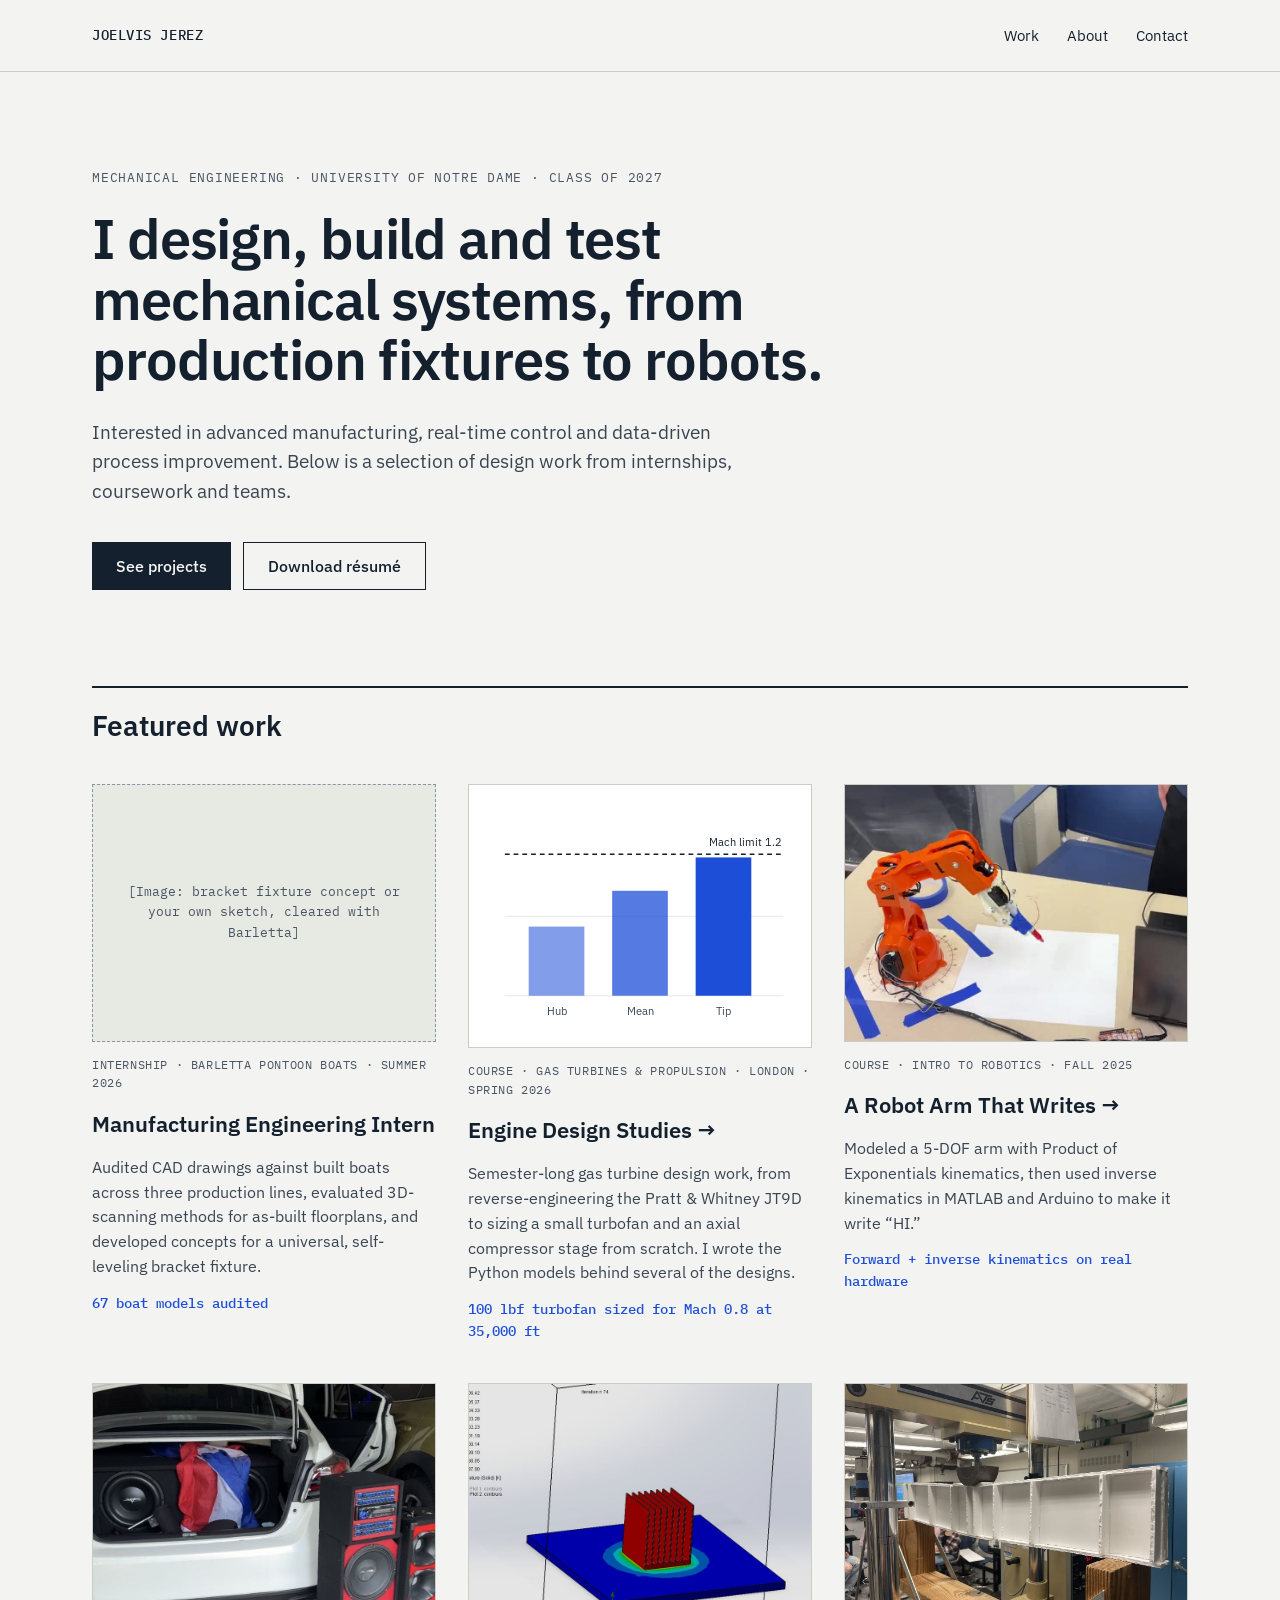
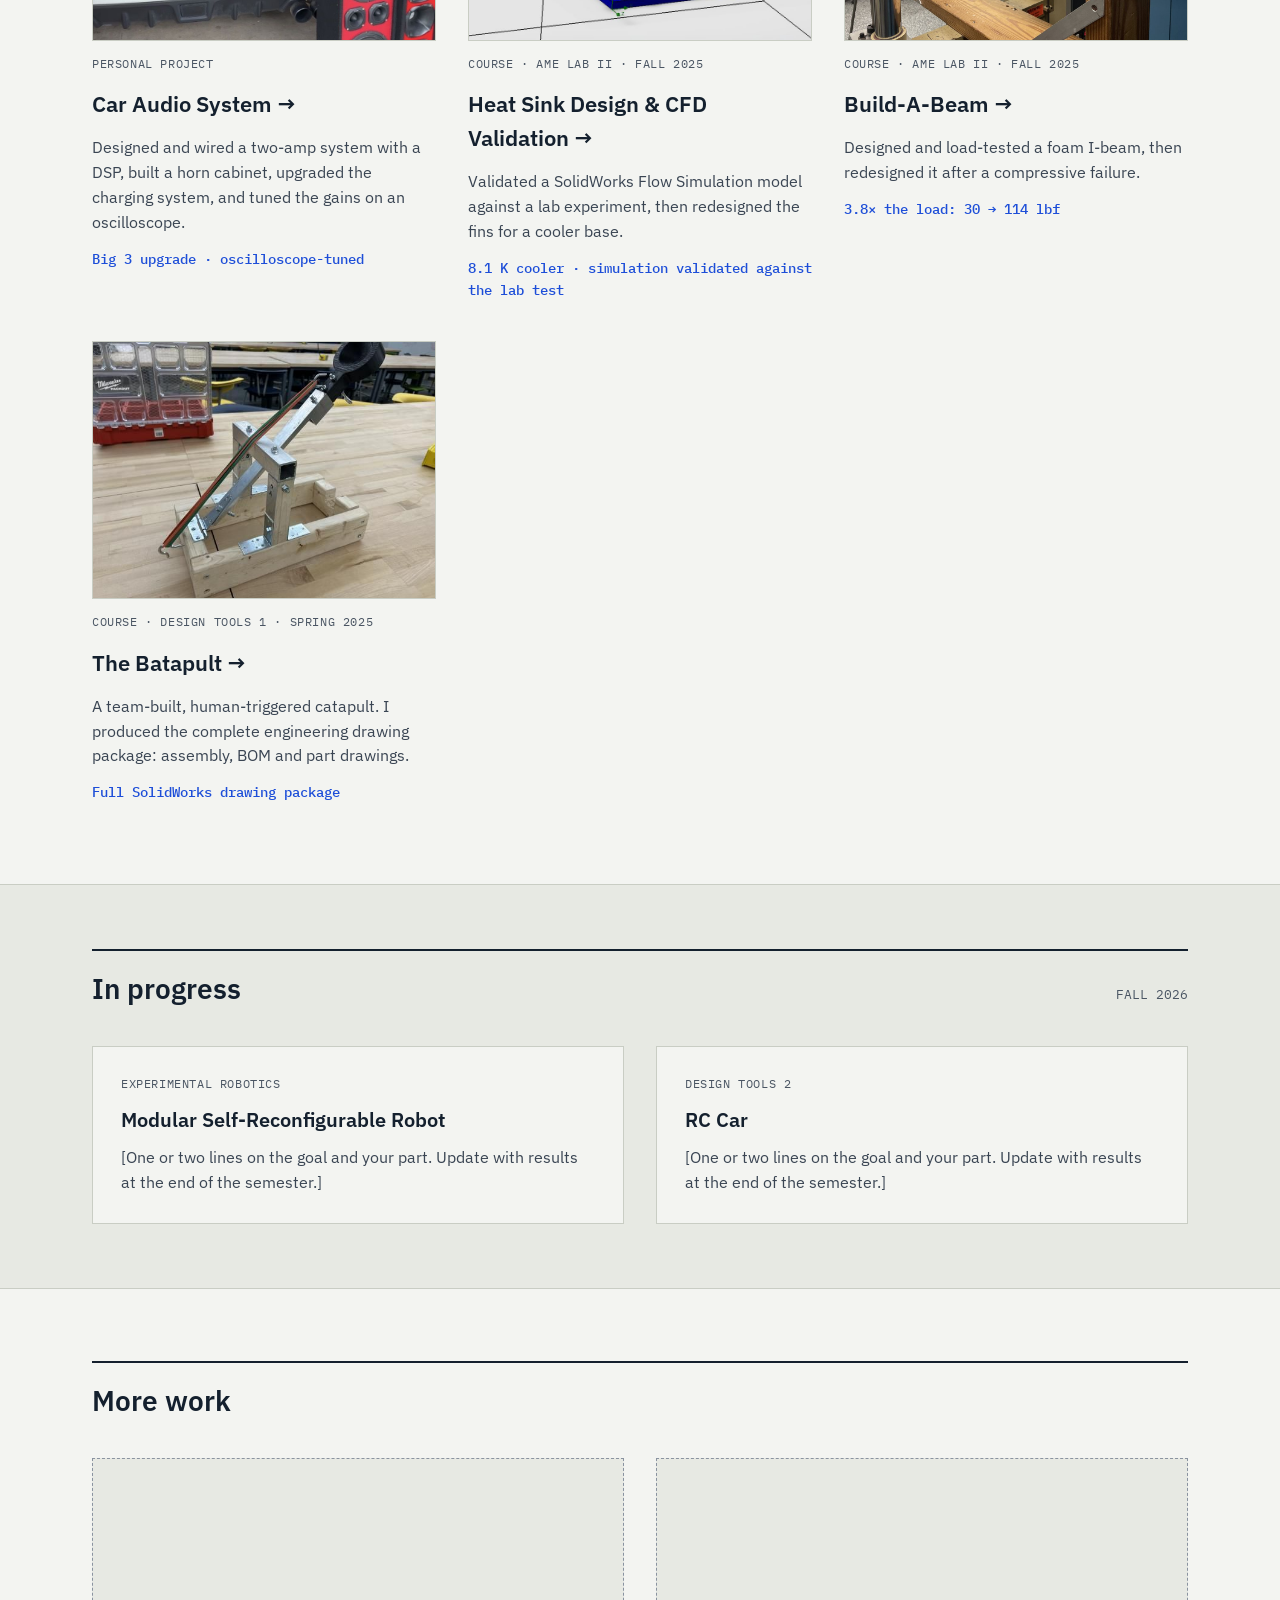
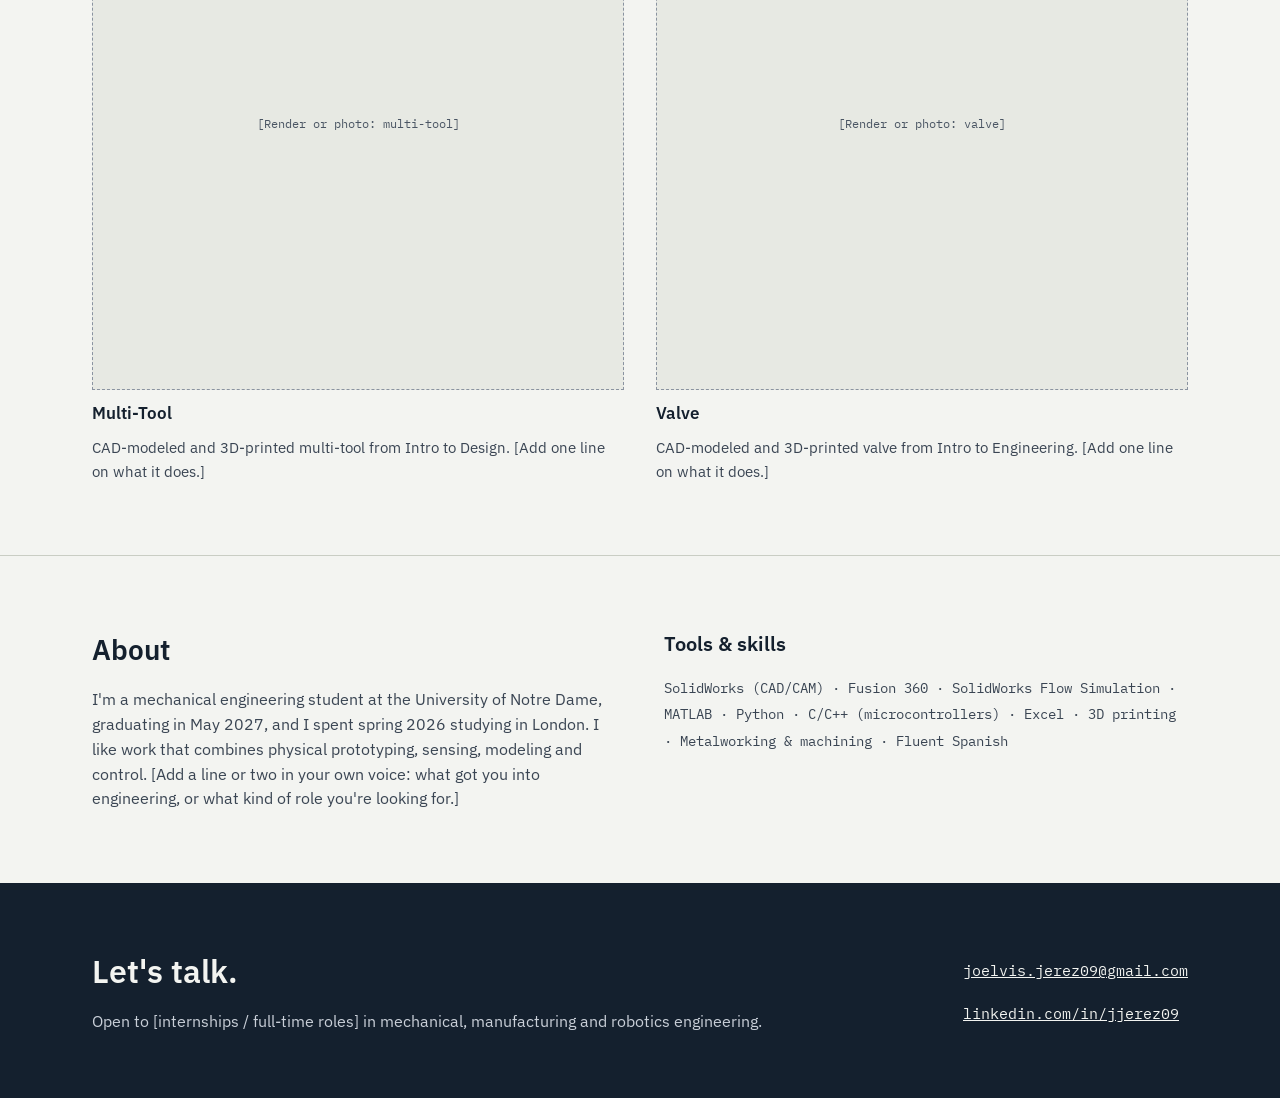
==== index.html @ 947b12c3 "Add files via upload" ====
<!doctype html>
<html lang="en">
<head>
<meta charset="utf-8">
<meta name="viewport" content="width=device-width, initial-scale=1">
<link rel="preconnect" href="https://fonts.googleapis.com">
<link rel="preconnect" href="https://fonts.gstatic.com" crossorigin>
<link href="https://fonts.googleapis.com/css2?family=IBM+Plex+Mono:wght@400;500&family=IBM+Plex+Sans:wght@400;500;600;700&display=swap" rel="stylesheet">
<link rel="stylesheet" href="styles.css">
<title>Joelvis Jerez — Mechanical Engineering Portfolio</title>
<meta name="description" content="Mechanical engineering portfolio of Joelvis Jerez, University of Notre Dame Class of 2027.">
</head>
<body>

<header class="site-header">
<div class="wrap">
<a class="brand" href="index.html">JOELVIS JEREZ</a>
<nav class="nav" aria-label="Main">
<a href="#work">Work</a>
<a href="#about">About</a>
<a href="#contact">Contact</a>
</nav>
</div>
</header>

<main>
<section class="wrap hero">
<div class="kicker">MECHANICAL ENGINEERING · UNIVERSITY OF NOTRE DAME · CLASS OF 2027</div>
<h1>I design, build and test mechanical systems, from production fixtures to robots.</h1>
<p>Interested in advanced manufacturing, real-time control and data-driven process improvement. Below is a selection of design work from internships, coursework and teams.</p>
<div class="actions">
<a class="btn solid" href="#work">See projects</a>
<a class="btn outline" href="resume.pdf">Download résumé</a>
</div>
</section>

<section id="work" class="wrap work">
<div class="section-head"><h2>Featured work</h2></div>
<div class="grid">

<article class="card">
<div class="ph">[Image: bracket fixture concept or your own sketch, cleared with Barletta]</div>
<div class="kicker">INTERNSHIP · BARLETTA PONTOON BOATS · SUMMER 2026</div>
<h3>Manufacturing Engineering Intern</h3>
<p>Audited CAD drawings against built boats across three production lines, evaluated 3D-scanning methods for as-built floorplans, and developed concepts for a universal, self-leveling bracket fixture.</p>
<div class="stat">67 boat models audited</div>
</article>

<a class="card" href="engines.html">
<div class="thumb">
<svg viewBox="0 0 400 300" role="img" aria-label="Chart of relative Mach number at three compressor slices, all under the 1.2 limit">
<g stroke="#E1E4DE"><line x1="30" y1="250" x2="380" y2="250"/><line x1="30" y1="150" x2="380" y2="150"/></g>
<rect x="60" y="163" width="70" height="87" fill="#1D4ED8" opacity="0.55"/>
<rect x="165" y="118" width="70" height="132" fill="#1D4ED8" opacity="0.75"/>
<rect x="270" y="76" width="70" height="174" fill="#1D4ED8"/>
<line x1="30" y1="72" x2="380" y2="72" stroke="#14202E" stroke-width="2" stroke-dasharray="6 5"/>
<text x="378" y="62" font-family="IBM Plex Sans, Helvetica, sans-serif" font-size="14" fill="#14202E" text-anchor="end">Mach limit 1.2</text>
<g font-family="IBM Plex Sans, Helvetica, sans-serif" font-size="14" fill="#3A4553" text-anchor="middle"><text x="95" y="274">Hub</text><text x="200" y="274">Mean</text><text x="305" y="274">Tip</text></g>
</svg>
</div>
<div class="kicker">COURSE · GAS TURBINES &amp; PROPULSION · LONDON · SPRING 2026</div>
<h3>Engine Design Studies →</h3>
<p>Semester-long gas turbine design work, from reverse-engineering the Pratt &amp; Whitney JT9D to sizing a small turbofan and an axial compressor stage from scratch. I wrote the Python models behind several of the designs.</p>
<div class="stat">100 lbf turbofan sized for Mach 0.8 at 35,000 ft</div>
</a>

<a class="card" href="robot-arm.html">
<img class="media" src="robot-letter-h-poster.jpg" alt="Orange Braccio robot arm holding a marker over paper" width="800" height="600" loading="lazy">
<div class="kicker">COURSE · INTRO TO ROBOTICS · FALL 2025</div>
<h3>A Robot Arm That Writes →</h3>
<p>Modeled a 5-DOF arm with Product of Exponentials kinematics, then used inverse kinematics in MATLAB and Arduino to make it write “HI.”</p>
<div class="stat">Forward + inverse kinematics on real hardware</div>
</a>

<a class="card" href="car-audio.html">
<img class="media portrait" src="car-audio-system.jpg" alt="Car audio system with trunk subwoofers and tower speaker cabinets" width="800" height="600" loading="lazy">
<div class="kicker">PERSONAL PROJECT</div>
<h3>Car Audio System →</h3>
<p>Designed and wired a two-amp system with a DSP, built a horn cabinet, upgraded the charging system, and tuned the gains on an oscilloscope.</p>
<div class="stat">Big 3 upgrade · oscilloscope-tuned</div>
</a>

<a class="card" href="heatsink.html">
<img class="media" src="heatsink-final-sim.jpg" alt="Simulated temperature of the final heat sink design" width="800" height="600" loading="lazy">
<div class="kicker">COURSE · AME LAB II · FALL 2025</div>
<h3>Heat Sink Design &amp; CFD Validation →</h3>
<p>Validated a SolidWorks Flow Simulation model against a lab experiment, then redesigned the fins for a cooler base.</p>
<div class="stat">8.1 K cooler · simulation validated against the lab test</div>
</a>

<a class="card" href="beam.html">
<img class="media" src="beam-test-2.jpg" alt="Foam beam with internal stiffeners in a load frame" width="800" height="600" loading="lazy">
<div class="kicker">COURSE · AME LAB II · FALL 2025</div>
<h3>Build-A-Beam →</h3>
<p>Designed and load-tested a foam I-beam, then redesigned it after a compressive failure.</p>
<div class="stat">3.8× the load: 30 → 114 lbf</div>
</a>

<a class="card" href="catapult.html">
<img class="media" src="catapult-built.jpg" alt="Finished team catapult on a workbench" width="800" height="600" loading="lazy">
<div class="kicker">COURSE · DESIGN TOOLS 1 · SPRING 2025</div>
<h3>The Batapult →</h3>
<p>A team-built, human-triggered catapult. I produced the complete engineering drawing package: assembly, BOM and part drawings.</p>
<div class="stat">Full SolidWorks drawing package</div>
</a>

</div>
</section>

<section class="band">
<div class="wrap">
<div class="section-head"><h2>In progress</h2><span>FALL 2026</span></div>
<div class="grid">
<div class="tile">
<div class="kicker">EXPERIMENTAL ROBOTICS</div>
<h3>Modular Self-Reconfigurable Robot</h3>
<p>[One or two lines on the goal and your part. Update with results at the end of the semester.]</p>
</div>
<div class="tile">
<div class="kicker">DESIGN TOOLS 2</div>
<h3>RC Car</h3>
<p>[One or two lines on the goal and your part. Update with results at the end of the semester.]</p>
</div>
</div>
</div>
</section>

<section class="wrap more">
<div class="section-head"><h2>More work</h2></div>
<div class="small-grid">
<div class="small">
<div class="ph square">[Render or photo: multi-tool]</div>
<h3>Multi-Tool</h3>
<p>CAD-modeled and 3D-printed multi-tool from Intro to Design. [Add one line on what it does.]</p>
</div>
<div class="small">
<div class="ph square">[Render or photo: valve]</div>
<h3>Valve</h3>
<p>CAD-modeled and 3D-printed valve from Intro to Engineering. [Add one line on what it does.]</p>
</div>
</div>
</section>

<section id="about" class="about">
<div class="wrap">
<div>
<h2>About</h2>
<p>I'm a mechanical engineering student at the University of Notre Dame, graduating in May 2027, and I spent spring 2026 studying in London. I like work that combines physical prototyping, sensing, modeling and control. [Add a line or two in your own voice: what got you into engineering, or what kind of role you're looking for.]</p>
</div>
<div>
<h3>Tools &amp; skills</h3>
<p class="skills">SolidWorks (CAD/CAM) · Fusion 360 · SolidWorks Flow Simulation · MATLAB · Python · C/C++ (microcontrollers) · Excel · 3D printing · Metalworking &amp; machining · Fluent Spanish</p>
</div>
</div>
</section>
</main>

<footer id="contact" class="site-footer">
<div class="wrap">
<div>
<h2>Let's talk.</h2>
<p>Open to [internships / full-time roles] in mechanical, manufacturing and robotics engineering.</p>
</div>
<div class="links">
<a href="mailto:joelvis.jerez09@gmail.com">joelvis.jerez09@gmail.com</a>
<a href="https://www.linkedin.com/in/jjerez09">linkedin.com/in/jjerez09</a>
</div>
</div>
</footer>

</body>
</html>
---- styles.css ----
/* Joelvis Jerez portfolio — shared styles */
:root{
  --ground:#F3F4F1; --panel:#E7E9E3; --line:#C9CDC4; --ink:#14202E;
  --body:#3A4553; --muted:#4A5563; --accent:#1D4ED8; --accent-dark:#163C9E; --white:#FFFFFF;
  --sans:'IBM Plex Sans','Helvetica Neue',Helvetica,sans-serif;
  --mono:'IBM Plex Mono',ui-monospace,Menlo,Consolas,monospace;
}
*{box-sizing:border-box}
html{scroll-behavior:smooth}
@media (prefers-reduced-motion:reduce){html{scroll-behavior:auto}}
body{margin:0;background:var(--ground);color:var(--ink);font-family:var(--sans);font-size:16px;line-height:1.55}
img{max-width:100%;display:block}
a{color:var(--accent)} a:hover{color:var(--accent-dark)}
a:focus-visible{outline:2px solid var(--accent);outline-offset:3px}
h1,h2,h3{margin:0;font-weight:600}
p{margin:0}

.wrap{max-width:1160px;margin:0 auto;padding-left:32px;padding-right:32px}
@media (max-width:600px){.wrap{padding-left:20px;padding-right:20px}}

/* header */
.site-header{border-bottom:1px solid var(--line)}
.site-header .wrap{display:flex;flex-wrap:wrap;align-items:center;justify-content:space-between;gap:8px 16px;padding-top:12px;padding-bottom:12px}
.brand{font-family:var(--mono);font-size:14px;font-weight:500;letter-spacing:.04em;color:var(--ink);text-decoration:none;padding:12px 0}
.nav{display:flex;gap:28px;font-size:15px}
.nav a{color:var(--ink);text-decoration:none;padding:12px 0}
.nav a:hover{text-decoration:underline}

/* shared bits */
.kicker{font-family:var(--mono);font-size:12px;color:var(--muted);letter-spacing:.05em}
.stat{font-family:var(--mono);font-size:14px;color:var(--accent);font-weight:500}
.section-head{display:flex;align-items:baseline;justify-content:space-between;gap:16px;border-top:2px solid var(--ink);padding-top:16px;margin-bottom:36px}
.section-head h2{font-size:28px}
.section-head span{font-family:var(--mono);font-size:13px;color:var(--muted)}
.ph{border:1px dashed #8A93A0;background:var(--panel);display:flex;align-items:center;justify-content:center;font-family:var(--mono);font-size:13px;color:var(--muted);text-align:center;padding:16px;aspect-ratio:4/3}
.ph.square{aspect-ratio:1/1;font-size:12px}
.ph.wide{aspect-ratio:2/1;font-size:14px}
.media{width:100%;height:auto;aspect-ratio:4/3;object-fit:cover}
.btn{display:inline-flex;align-items:center;min-height:48px;padding:0 24px;text-decoration:none;font-weight:500}
.btn.solid{background:var(--ink);color:var(--ground)}
.btn.solid:hover{background:#26364B;color:var(--ground)}
.btn.outline{border:1px solid var(--ink);color:var(--ink)}
.btn.outline:hover{background:var(--panel);color:var(--ink)}

/* home: hero */
.hero{padding-top:96px;padding-bottom:72px}
.hero .kicker{font-size:13px;letter-spacing:.06em;margin-bottom:20px}
.hero h1{font-size:56px;line-height:1.08;letter-spacing:-.02em;max-width:860px}
.hero p{margin-top:28px;font-size:19px;color:var(--body);max-width:680px}
.hero .actions{display:flex;flex-wrap:wrap;gap:12px;margin-top:36px}
@media (max-width:700px){.hero{padding-top:56px;padding-bottom:48px}.hero h1{font-size:36px}.hero p{font-size:17px}}

/* home: featured grid */
.work{padding-top:24px;padding-bottom:80px}
.grid{display:grid;grid-template-columns:repeat(auto-fit,minmax(320px,1fr));gap:40px 32px}
@media (max-width:400px){.grid{grid-template-columns:1fr}}
.card{display:flex;flex-direction:column;gap:14px;color:var(--ink);text-decoration:none}
.card h3{font-size:22px}
.card p{color:var(--body)}
a.card:hover h3{text-decoration:underline}

/* in progress */
.band{background:var(--panel);border-top:1px solid var(--line);border-bottom:1px solid var(--line)}
.band .wrap{padding-top:64px;padding-bottom:64px}
.band .grid{gap:32px}
.tile{display:flex;flex-direction:column;gap:10px;background:var(--ground);padding:28px;border:1px solid var(--line)}
.tile h3{font-size:20px}
.tile p{color:var(--body)}

/* more work */
.more{padding-top:72px;padding-bottom:72px}
.small-grid{display:grid;grid-template-columns:repeat(auto-fit,minmax(240px,1fr));gap:32px}
.small{display:flex;flex-direction:column;gap:10px}
.small h3{font-size:17px}
.small p{font-size:15px;color:var(--body)}

/* about */
.about{border-top:1px solid var(--line)}
.about .wrap{padding-top:72px;padding-bottom:72px;display:grid;grid-template-columns:repeat(auto-fit,minmax(300px,1fr));gap:48px}
.about h2{font-size:28px;margin-bottom:16px}
.about h3{font-size:20px;margin-bottom:16px}
.about p{color:var(--body)}
.skills{font-family:var(--mono);font-size:14px;line-height:1.9}

/* footer */
.site-footer{background:var(--ink);color:var(--ground)}
.site-footer .wrap{padding-top:64px;padding-bottom:64px;display:flex;flex-wrap:wrap;justify-content:space-between;align-items:flex-end;gap:32px}
.site-footer h2{font-size:32px;margin-bottom:12px}
.site-footer p{color:#C9CFD8}
.site-footer .links{display:flex;flex-direction:column;gap:4px;font-family:var(--mono);font-size:15px}
.site-footer a{color:var(--ground);padding:8px 0;word-break:break-all}
.site-footer a:focus-visible{outline-color:var(--ground)}

/* project pages */
.p-hero{padding-top:72px;padding-bottom:40px}
.p-hero .kicker{font-size:13px;letter-spacing:.06em;margin-bottom:16px}
.p-hero h1{font-size:56px;line-height:1.08;letter-spacing:-.02em}
.p-hero p{margin-top:20px;font-size:21px;color:var(--body);max-width:760px}
@media (max-width:700px){.p-hero{padding-top:48px}.p-hero h1{font-size:38px}.p-hero p{font-size:18px}}
.facts{display:grid;grid-template-columns:repeat(auto-fit,minmax(200px,1fr));gap:24px;border-top:2px solid var(--ink);border-bottom:1px solid var(--line);padding:24px 0;margin-top:40px}
.facts div{display:flex;flex-direction:column;gap:4px}
.facts strong{font-size:18px;font-weight:500}
.facts strong.hl{color:var(--accent)}
.prose{font-size:17px;line-height:1.6}
.block{padding-top:56px}
.block h2{font-size:26px;margin-bottom:14px}
.block > p{color:var(--body);max-width:760px;margin-bottom:28px}
.two{display:grid;grid-template-columns:repeat(auto-fit,minmax(300px,1fr));gap:48px;padding-top:56px}
.two h2{font-size:26px;margin-bottom:14px}
.two p{color:var(--body)}
.fig-grid{display:grid;grid-template-columns:repeat(auto-fit,minmax(300px,1fr));gap:24px}
.fig-grid.three{grid-template-columns:repeat(auto-fit,minmax(220px,1fr))}
figure{margin:0;display:flex;flex-direction:column;gap:10px}
figcaption{font-size:14px;color:var(--muted)}
.trials{display:grid;grid-template-columns:repeat(3,minmax(0,1fr));gap:16px;max-width:640px}
.trial{border:1px solid var(--line);background:var(--white);padding:20px;display:flex;flex-direction:column;gap:4px}
.trial b{font-size:32px;font-weight:600}
.trial b.hl{color:var(--accent)}
@media (max-width:420px){.trial{padding:14px}.trial b{font-size:24px}}
.last{padding-bottom:96px}
.p-footer{border-top:1px solid var(--line)}
.p-footer .wrap{padding-top:16px;padding-bottom:16px;display:flex;flex-wrap:wrap;justify-content:space-between;gap:8px 16px}
.p-footer a{color:var(--ink);padding:12px 0}
.p-footer .mono{font-family:var(--mono);font-size:14px}

/* engine studies page */
.study{padding-top:72px}
.study + .study{border-top:1px solid var(--line);margin-top:72px}
.study .kicker{margin-bottom:10px}
.study h2{font-size:32px;line-height:1.15;letter-spacing:-.01em;margin-bottom:16px}
.study > p, .study .lead{color:var(--body);max-width:760px}
.role{margin-top:16px;padding:14px 18px;background:var(--panel);max-width:760px;font-size:16px}
.role b{font-weight:600}
.figs{display:grid;grid-template-columns:repeat(auto-fit,minmax(320px,1fr));gap:32px;margin-top:32px;align-items:start}
.chart{background:var(--white);border:1px solid var(--line);padding:16px}
.chart svg{width:100%;height:auto;display:block}
.chart text{font-family:var(--sans)}
.nums{display:grid;grid-template-columns:repeat(2,minmax(0,1fr));gap:1px;background:var(--line);border:1px solid var(--line)}
.nums div{background:var(--white);padding:16px;display:flex;flex-direction:column;gap:2px}
.nums b{font-size:24px;font-weight:600}
.nums b.hl{color:var(--accent)}
.nums span{font-size:14px;color:var(--muted)}
.table-wrap{overflow-x:auto;border:1px solid var(--line);background:var(--white)}
table{border-collapse:collapse;width:100%;font-size:15px;min-width:420px}
th,td{text-align:left;padding:10px 14px;border-bottom:1px solid var(--line)}
th{font-family:var(--mono);font-size:12px;font-weight:500;color:var(--muted);letter-spacing:.04em;background:var(--ground)}
tr:last-child td{border-bottom:0}
tr.ours td{font-weight:600;color:var(--accent)}
td.num,th.num{text-align:right;font-variant-numeric:tabular-nums}
.thumb{aspect-ratio:4/3;background:var(--white);border:1px solid var(--line);display:flex;align-items:center;justify-content:center;padding:12px}
.thumb svg{width:100%;height:100%}

/* media + project page extras */
.media{border:1px solid var(--line);background:var(--white)}
.media.portrait{object-position:center 42%}
.shot{width:100%;height:auto;border:1px solid var(--line);background:var(--white)}
.hero-media{margin-top:40px}
video{width:100%;height:auto;display:block;background:#0E1620;border:1px solid var(--line)}
.pair{display:grid;grid-template-columns:repeat(auto-fit,minmax(300px,1fr));gap:24px;margin-top:28px;align-items:start}
.quad{display:grid;grid-template-columns:repeat(auto-fit,minmax(200px,1fr));gap:16px;margin-top:28px;align-items:start}
.quad img{width:100%;aspect-ratio:3/4;object-fit:cover;border:1px solid var(--line);background:var(--white)}
.zoom{display:block}
.zoom:hover img{outline:2px solid var(--accent)}
.steps{list-style:none;margin:28px 0 0;padding:0;display:grid;gap:0;max-width:820px;counter-reset:s;border-top:1px solid var(--line)}
.steps li{counter-increment:s;display:grid;grid-template-columns:48px 1fr;gap:12px;padding:18px 0;border-bottom:1px solid var(--line)}
.steps li::before{content:counter(s);font-family:var(--mono);font-size:14px;color:var(--accent);font-weight:500;padding-top:2px}
.steps b{display:block;font-weight:600;margin-bottom:2px}
.steps span{color:var(--body)}
pre.code{margin:28px 0 0;padding:20px;background:#14202E;color:#E6EAF0;font-family:var(--mono);font-size:13.5px;line-height:1.6;overflow-x:auto;border-radius:0;max-width:820px}
pre.code .c{color:#93A2B6}
.credits{display:grid;grid-template-columns:repeat(auto-fit,minmax(220px,1fr));gap:1px;background:var(--line);border:1px solid var(--line);margin-top:28px}
.credits div{background:var(--white);padding:16px;display:flex;flex-direction:column;gap:4px}
.credits span{color:var(--body);font-size:15px}
.note{font-size:14px;color:var(--muted);margin-top:10px}
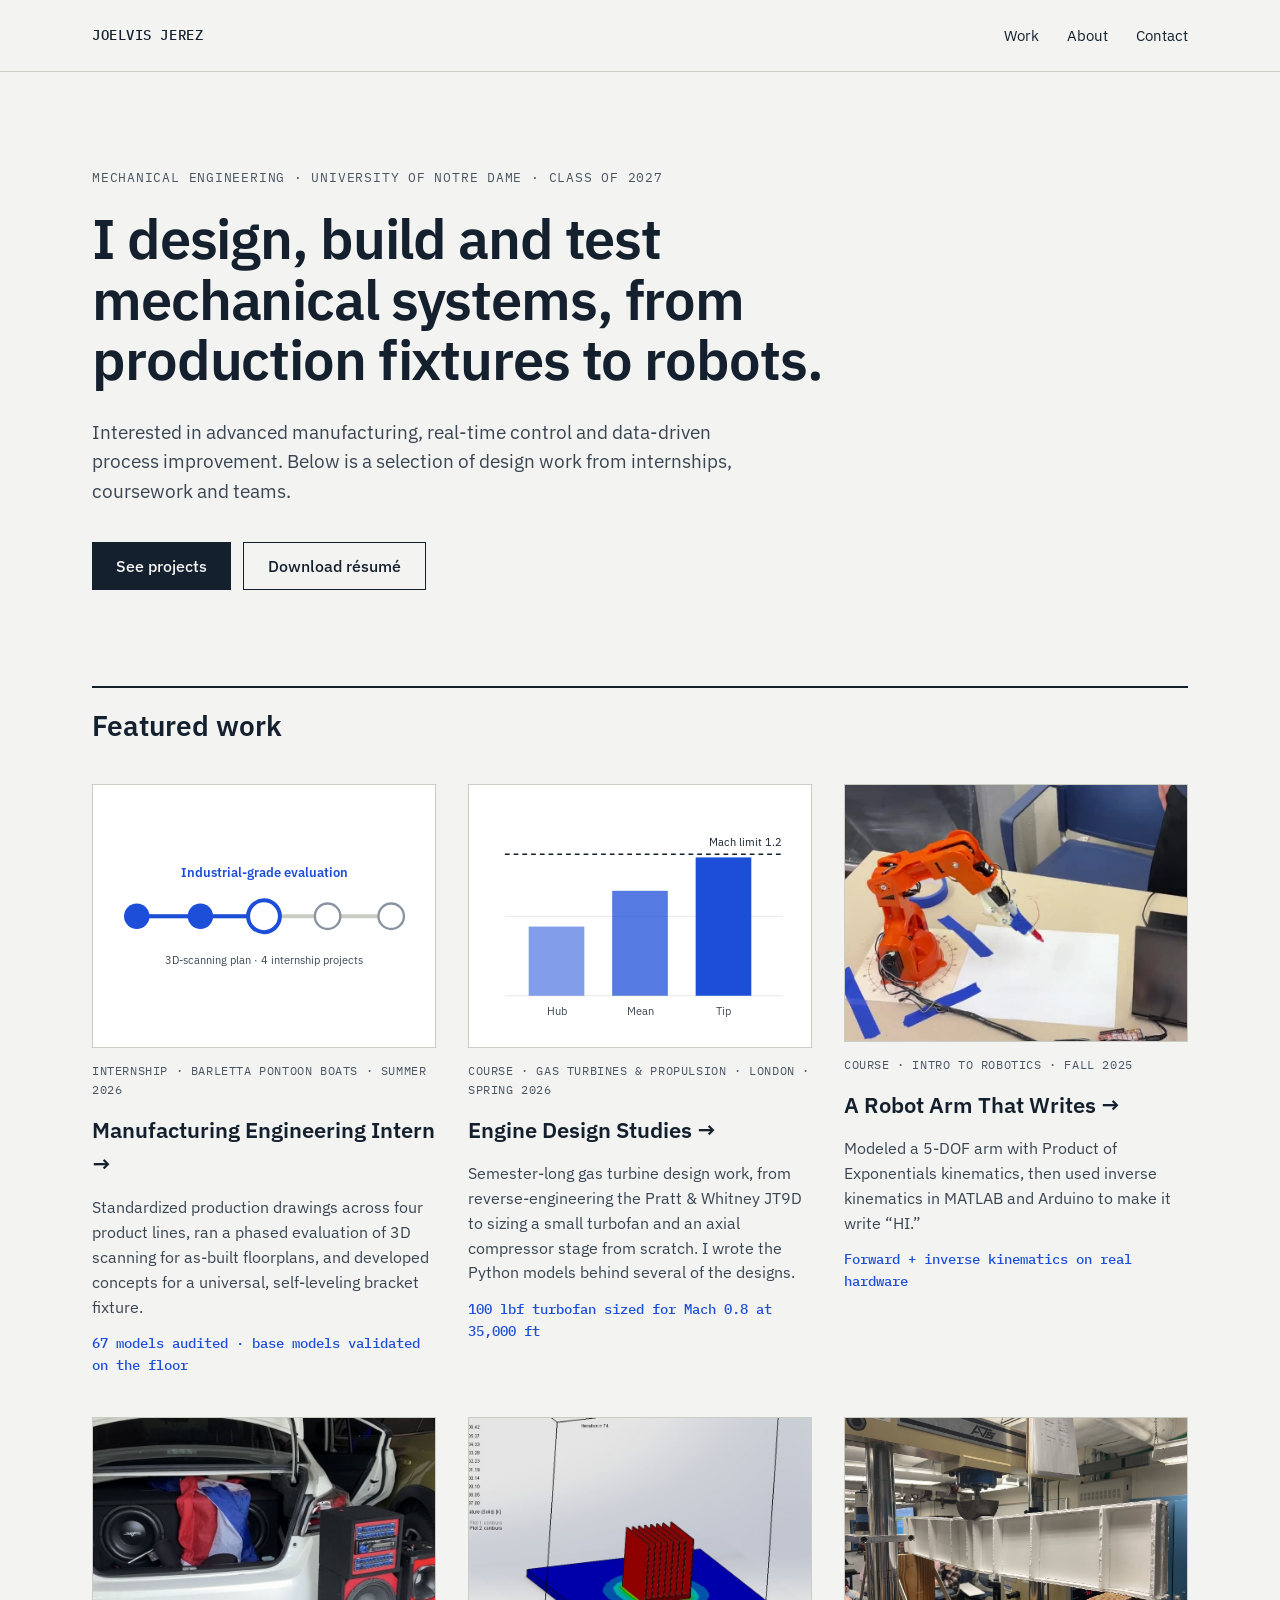
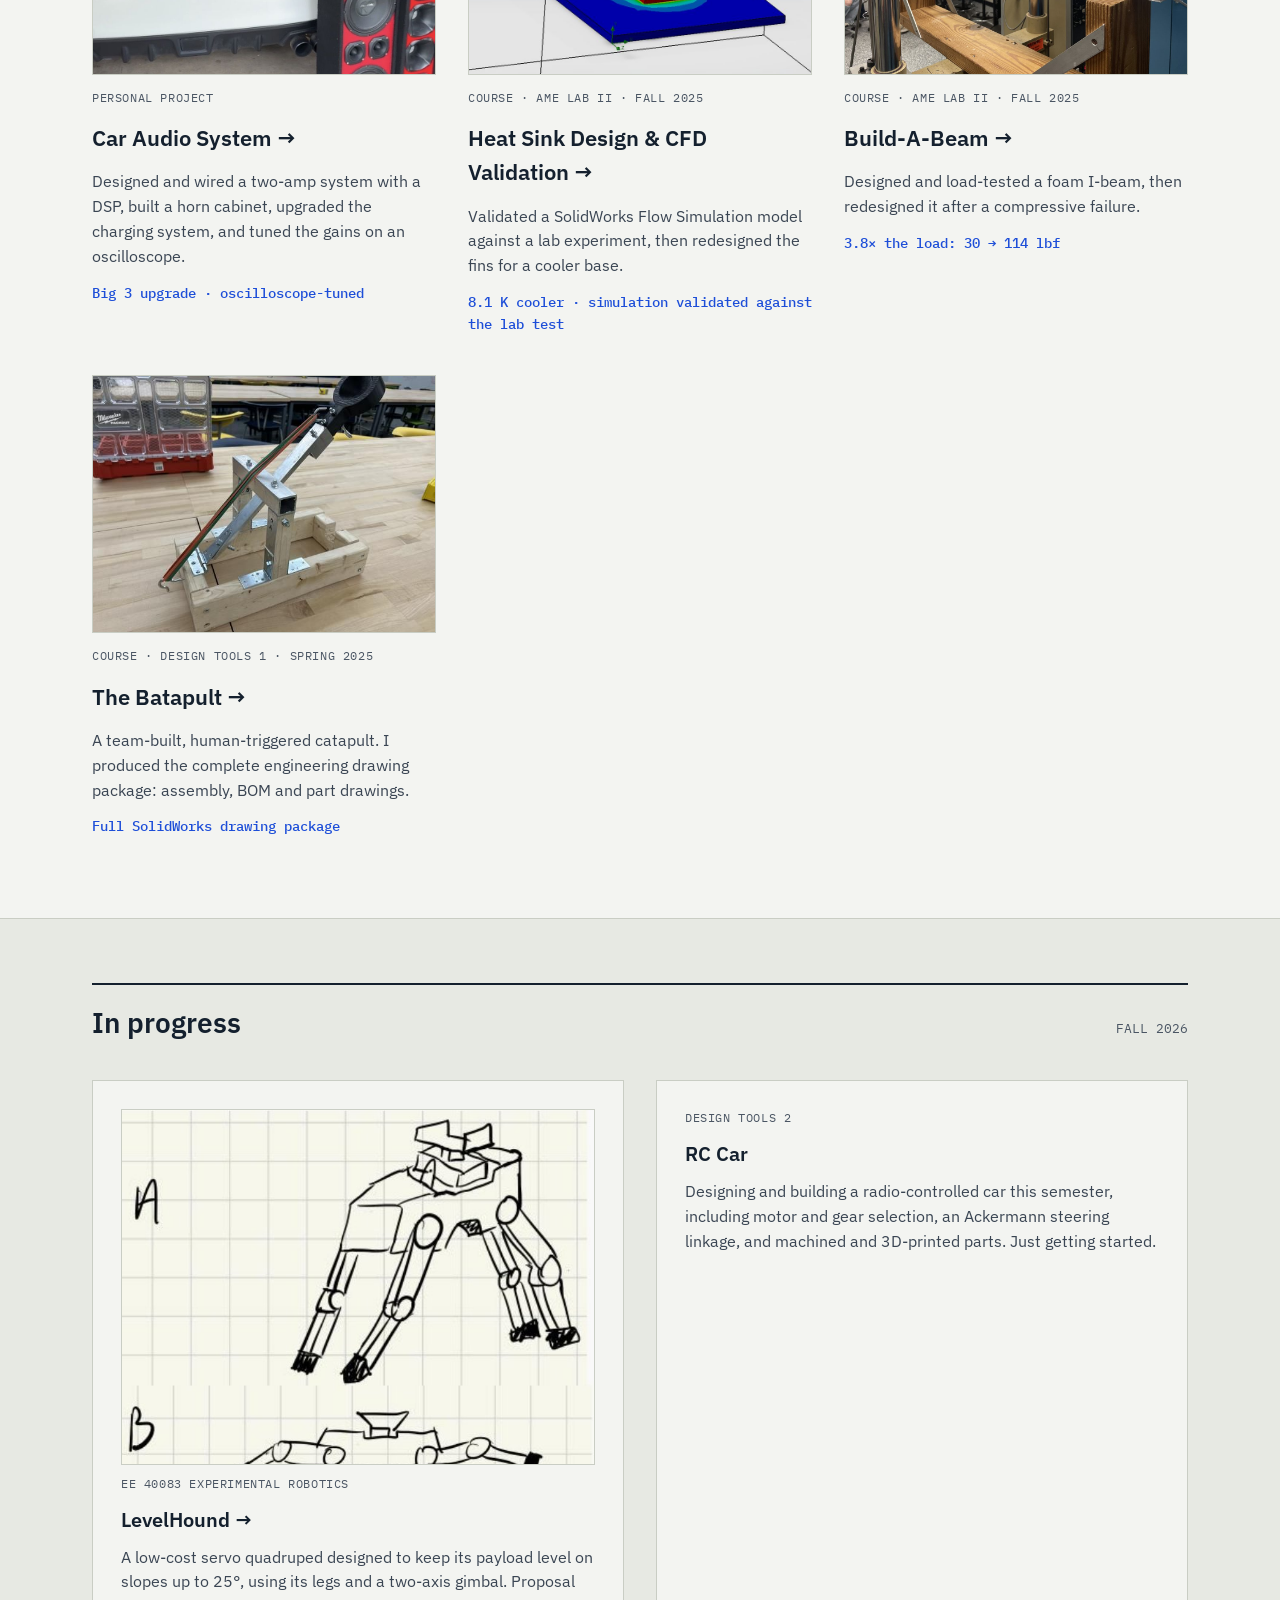
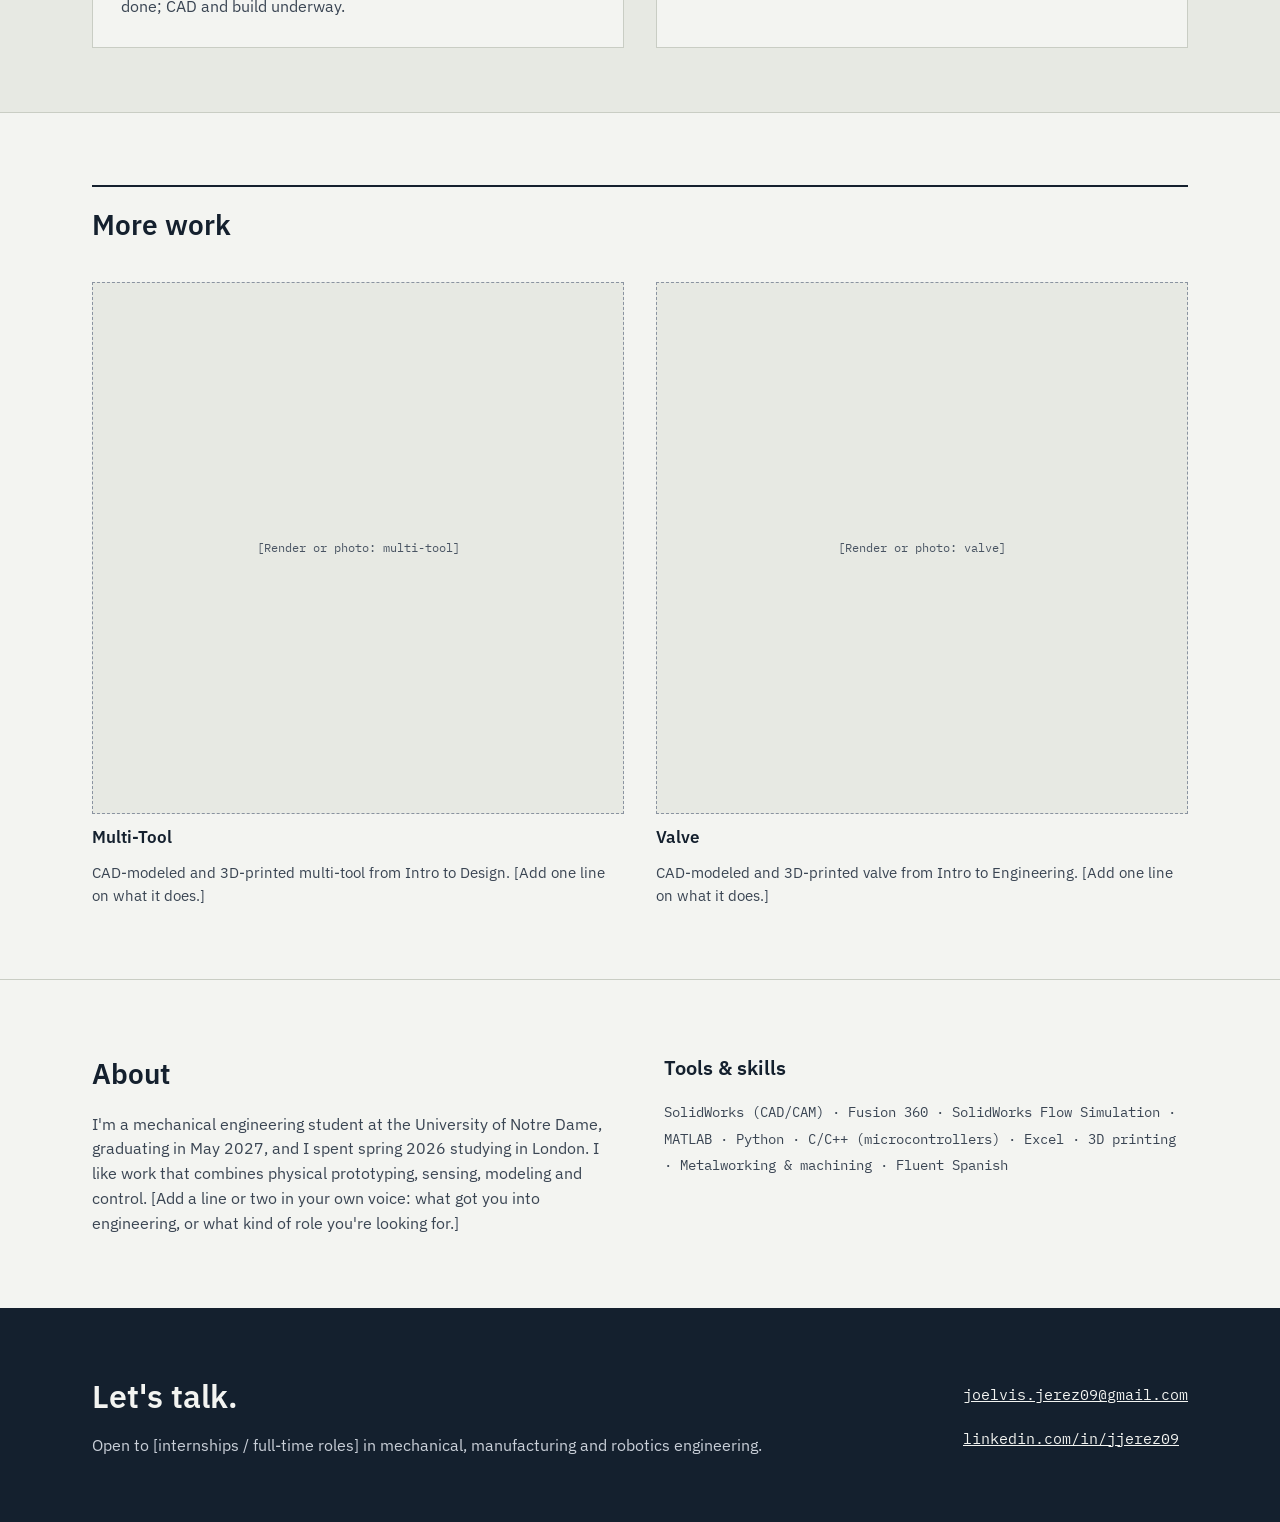
==== commit f48c3b7b: "Add files via upload" ====
--- a/index.html
+++ b/index.html
@@ -38,13 +38,23 @@
 <div class="section-head"><h2>Featured work</h2></div>
 <div class="grid">
 
-<article class="card">
-<div class="ph">[Image: bracket fixture concept or your own sketch, cleared with Barletta]</div>
+<a class="card" href="barletta.html">
+<div class="thumb">
+<svg viewBox="0 0 400 300" role="img" aria-label="Diagram of a five-phase evaluation plan with three phases complete">
+<line x1="40" y1="150" x2="360" y2="150" stroke="#C9CDC4" stroke-width="5"/>
+<line x1="40" y1="150" x2="200" y2="150" stroke="#1D4ED8" stroke-width="5"/>
+<circle cx="40" cy="150" r="16" fill="#1D4ED8"/><circle cx="120" cy="150" r="16" fill="#1D4ED8"/>
+<circle cx="200" cy="150" r="20" fill="#FFFFFF" stroke="#1D4ED8" stroke-width="5"/>
+<circle cx="280" cy="150" r="16" fill="#FFFFFF" stroke="#8A93A0" stroke-width="3"/><circle cx="360" cy="150" r="16" fill="#FFFFFF" stroke="#8A93A0" stroke-width="3"/>
+<text x="200" y="100" font-family="IBM Plex Sans, Helvetica, sans-serif" font-size="16" fill="#1D4ED8" text-anchor="middle" font-weight="600">Industrial-grade evaluation</text>
+<text x="200" y="210" font-family="IBM Plex Sans, Helvetica, sans-serif" font-size="14" fill="#3A4553" text-anchor="middle">3D-scanning plan · 4 internship projects</text>
+</svg>
+</div>
 <div class="kicker">INTERNSHIP · BARLETTA PONTOON BOATS · SUMMER 2026</div>
-<h3>Manufacturing Engineering Intern</h3>
-<p>Audited CAD drawings against built boats across three production lines, evaluated 3D-scanning methods for as-built floorplans, and developed concepts for a universal, self-leveling bracket fixture.</p>
-<div class="stat">67 boat models audited</div>
-</article>
+<h3>Manufacturing Engineering Intern →</h3>
+<p>Standardized production drawings across four product lines, ran a phased evaluation of 3D scanning for as-built floorplans, and developed concepts for a universal, self-leveling bracket fixture.</p>
+<div class="stat">67 models audited · base models validated on the floor</div>
+</a>
 
 <a class="card" href="engines.html">
 <div class="thumb">
@@ -111,15 +121,16 @@
 <div class="wrap">
 <div class="section-head"><h2>In progress</h2><span>FALL 2026</span></div>
 <div class="grid">
-<div class="tile">
-<div class="kicker">EXPERIMENTAL ROBOTICS</div>
-<h3>Modular Self-Reconfigurable Robot</h3>
-<p>[One or two lines on the goal and your part. Update with results at the end of the semester.]</p>
-</div>
+<a class="tile" href="levelhound.html" style="color:var(--ink);text-decoration:none">
+<img src="levelhound-states.jpg" alt="Concept sketches of LevelHound's three states" style="width:100%;aspect-ratio:4/3;object-fit:cover;object-position:top;border:1px solid var(--line);background:var(--white)" loading="lazy">
+<div class="kicker">EE 40083 EXPERIMENTAL ROBOTICS</div>
+<h3>LevelHound →</h3>
+<p>A low-cost servo quadruped designed to keep its payload level on slopes up to 25°, using its legs and a two-axis gimbal. Proposal done; CAD and build underway.</p>
+</a>
 <div class="tile">
 <div class="kicker">DESIGN TOOLS 2</div>
 <h3>RC Car</h3>
-<p>[One or two lines on the goal and your part. Update with results at the end of the semester.]</p>
+<p>Designing and building a radio-controlled car this semester, including motor and gear selection, an Ackermann steering linkage, and machined and 3D-printed parts. Just getting started.</p>
 </div>
 </div>
 </div>
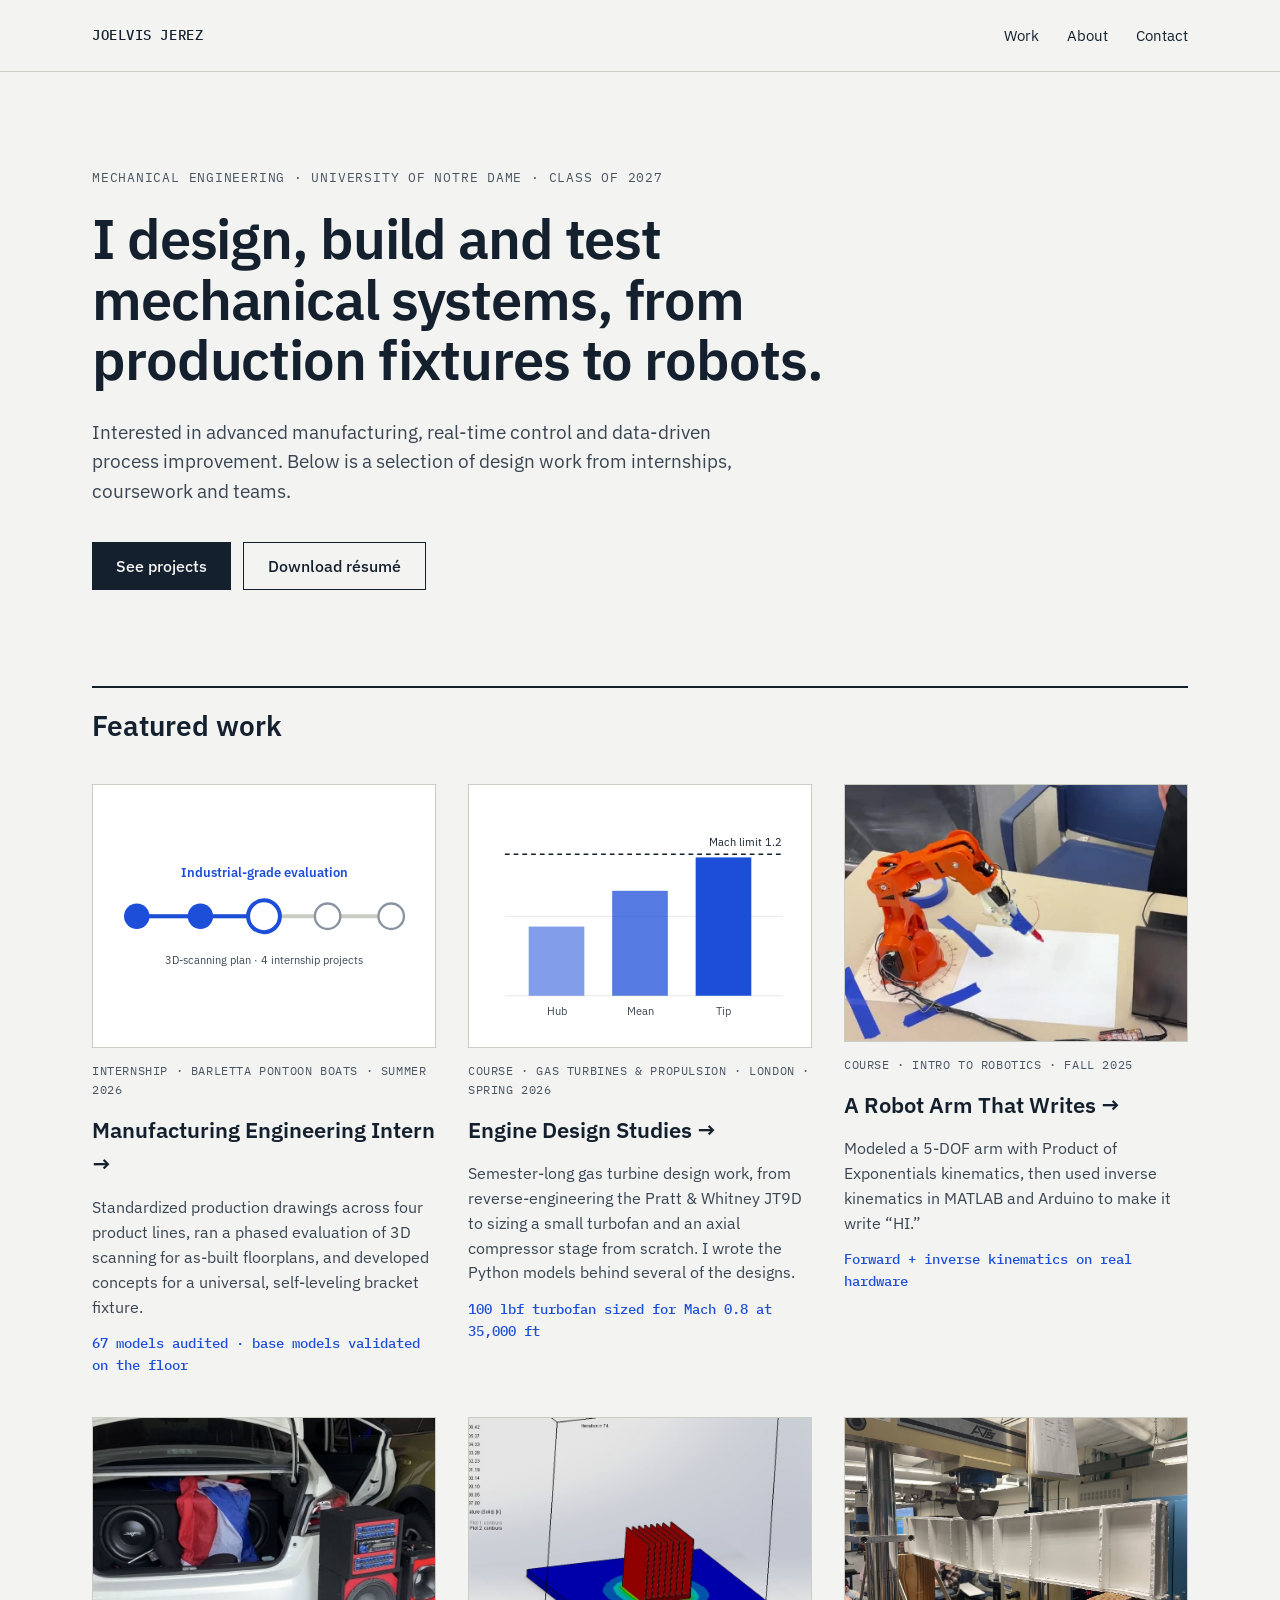
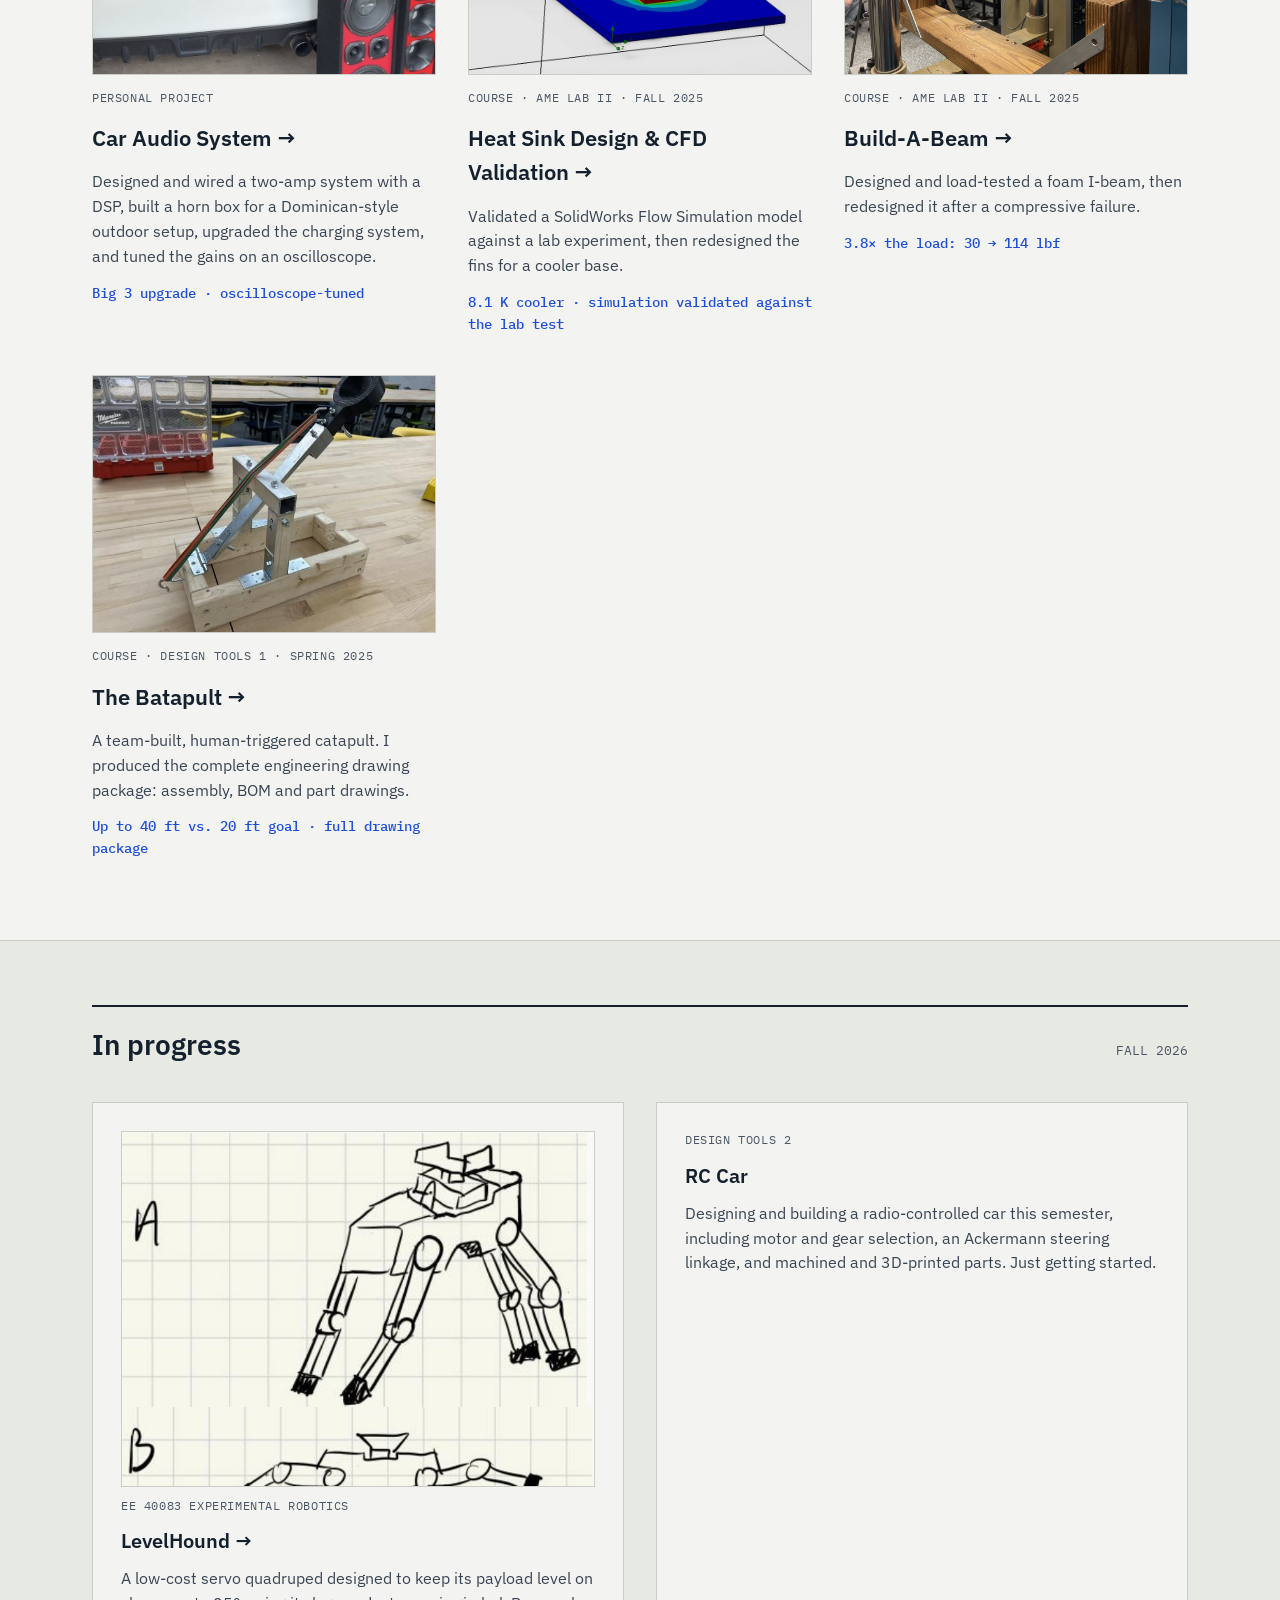
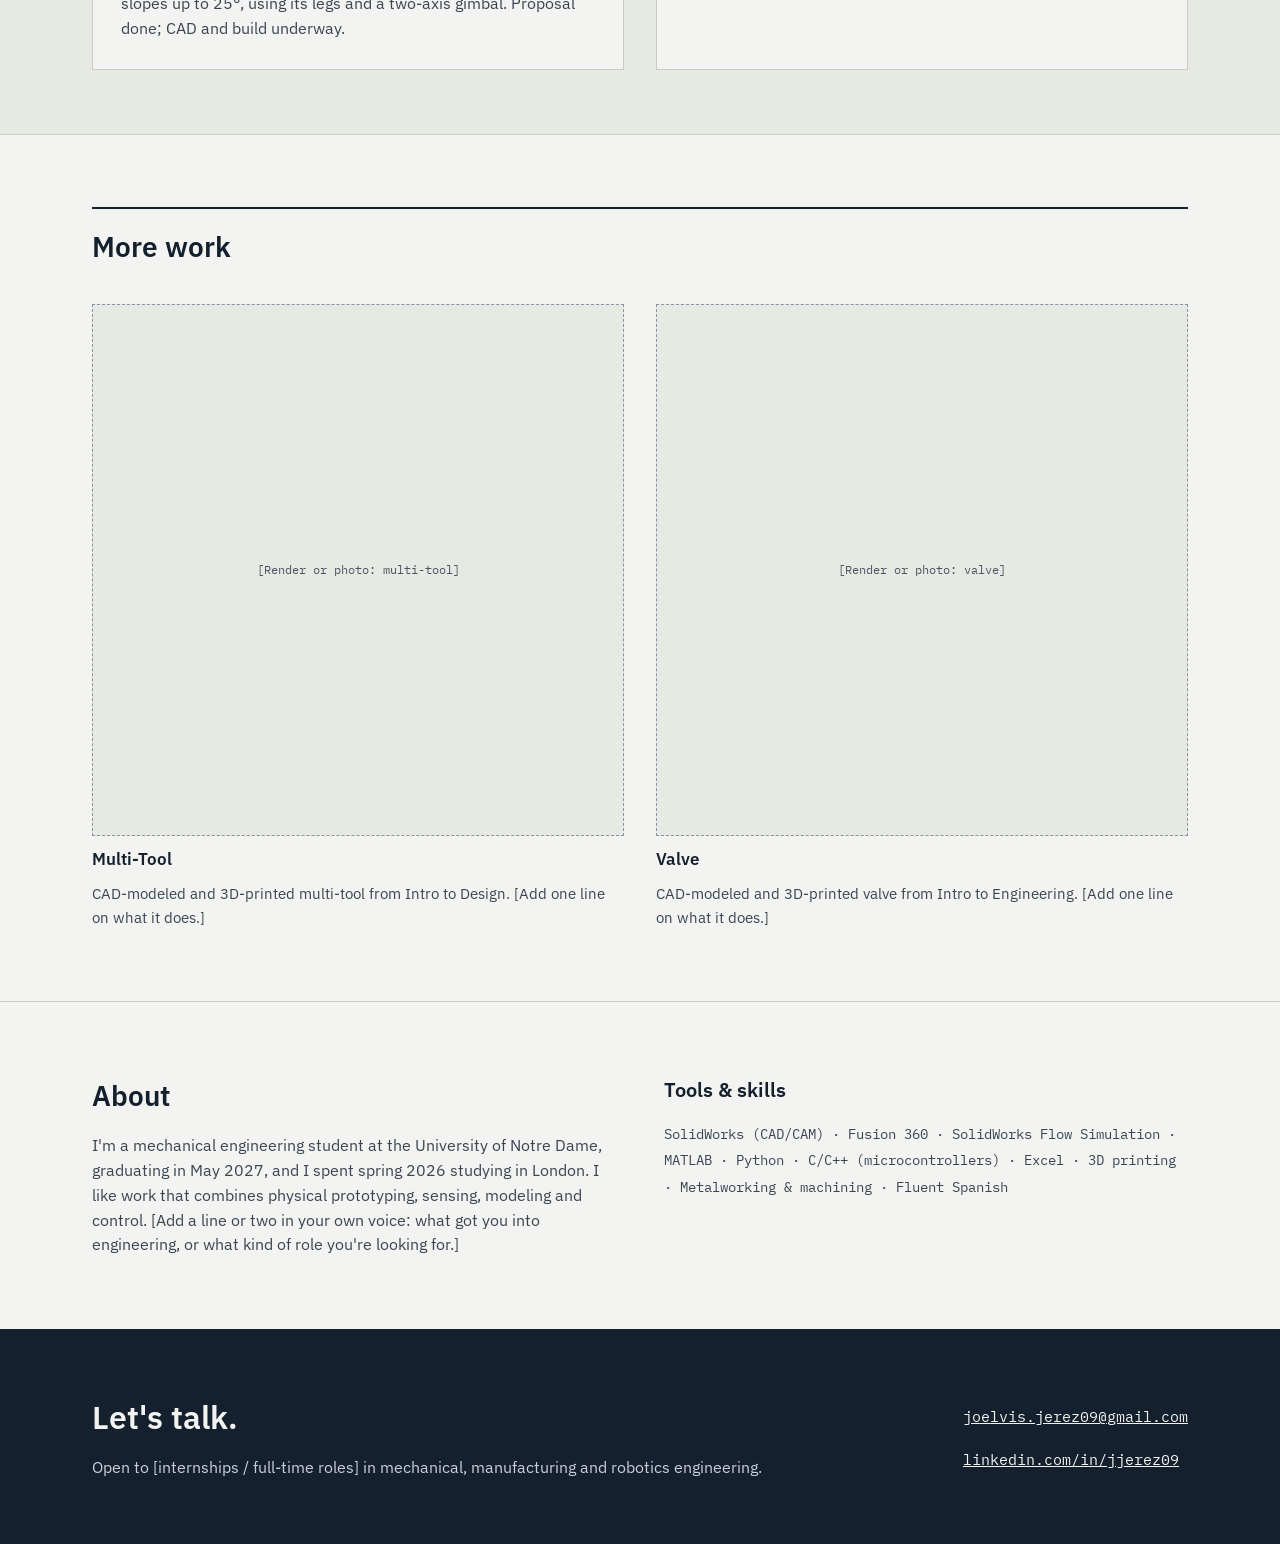
==== commit d15a1db9: "Add files via upload" ====
--- a/index.html
+++ b/index.html
@@ -83,10 +83,10 @@
 </a>
 
 <a class="card" href="car-audio.html">
-<img class="media portrait" src="car-audio-system.jpg" alt="Car audio system with trunk subwoofers and tower speaker cabinets" width="800" height="600" loading="lazy">
+<img class="media portrait" src="car-audio-system.jpg" alt="Car audio system with trunk subwoofers and two outside speaker boxes" width="800" height="600" loading="lazy">
 <div class="kicker">PERSONAL PROJECT</div>
 <h3>Car Audio System →</h3>
-<p>Designed and wired a two-amp system with a DSP, built a horn cabinet, upgraded the charging system, and tuned the gains on an oscilloscope.</p>
+<p>Designed and wired a two-amp system with a DSP, built a horn box for a Dominican-style outdoor setup, upgraded the charging system, and tuned the gains on an oscilloscope.</p>
 <div class="stat">Big 3 upgrade · oscilloscope-tuned</div>
 </a>
 
@@ -111,7 +111,7 @@
 <div class="kicker">COURSE · DESIGN TOOLS 1 · SPRING 2025</div>
 <h3>The Batapult →</h3>
 <p>A team-built, human-triggered catapult. I produced the complete engineering drawing package: assembly, BOM and part drawings.</p>
-<div class="stat">Full SolidWorks drawing package</div>
+<div class="stat">Up to 40 ft vs. 20 ft goal · full drawing package</div>
 </a>
 
 </div>
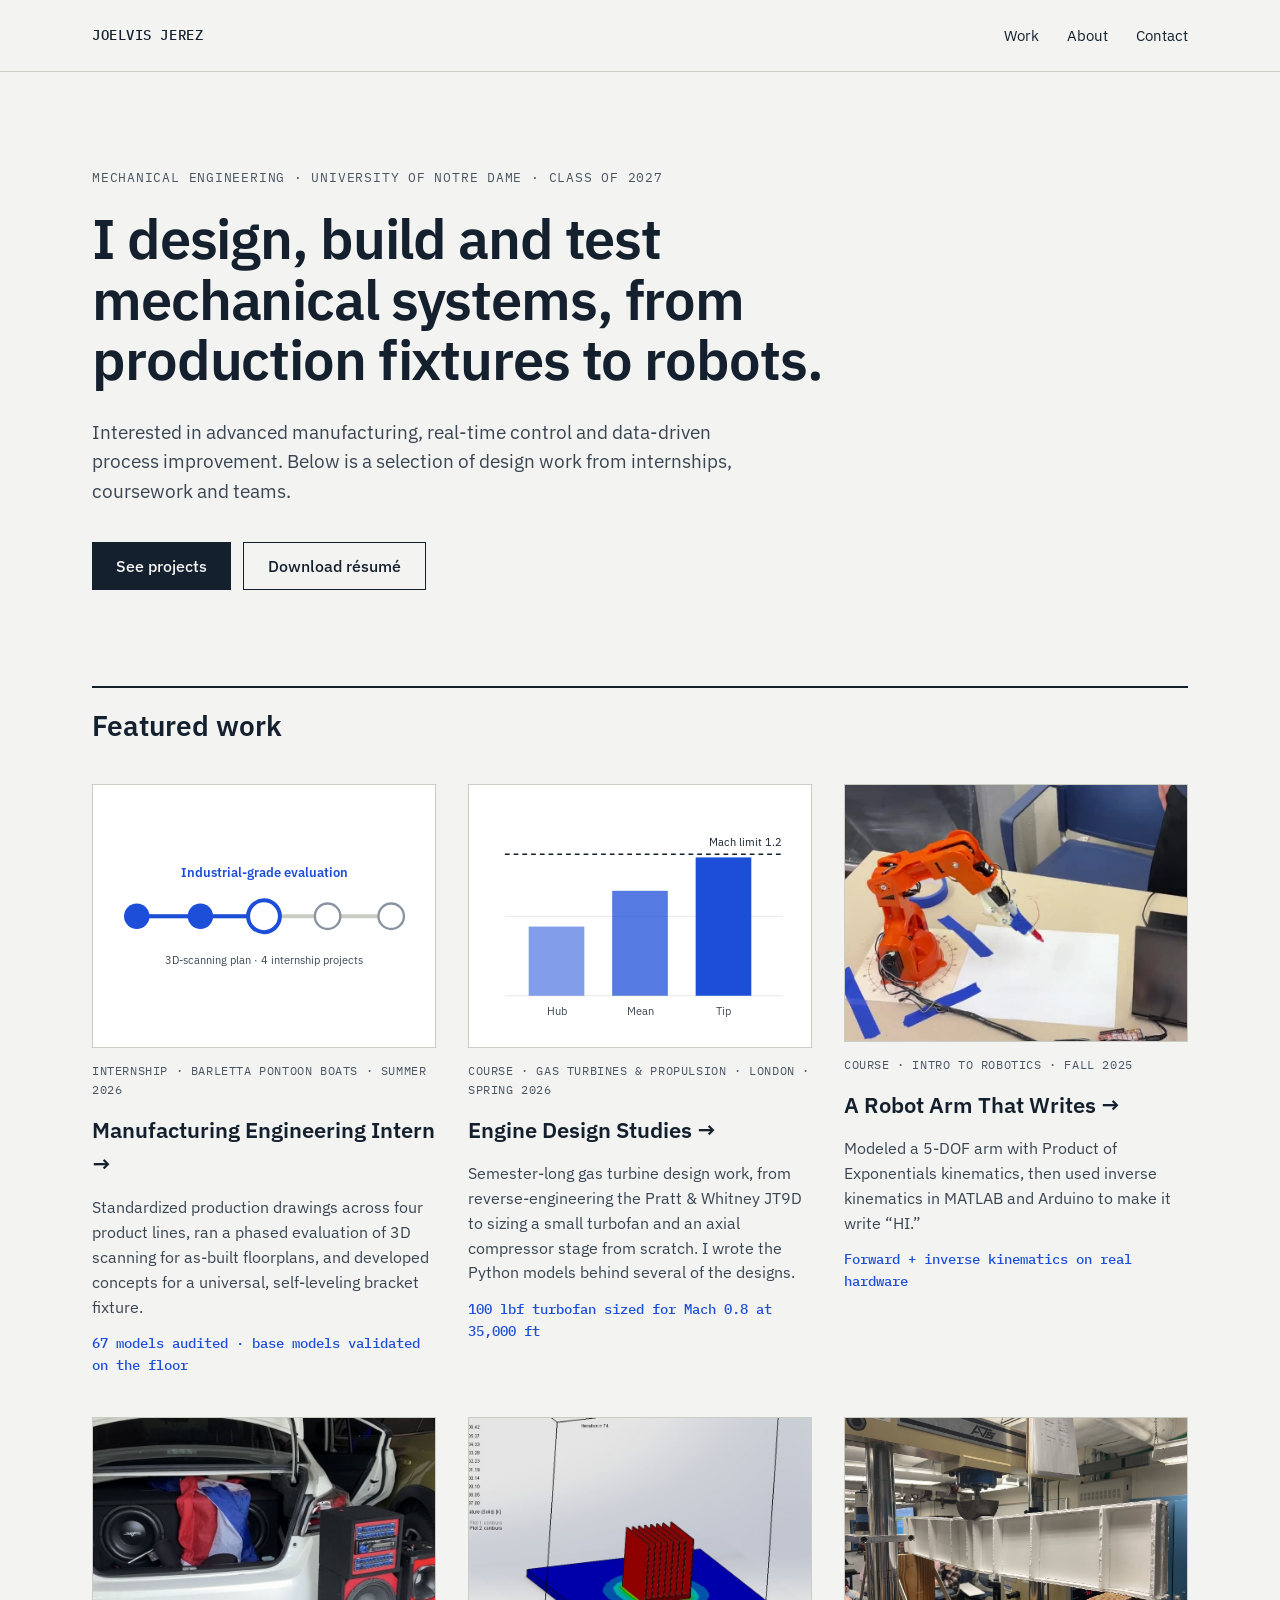
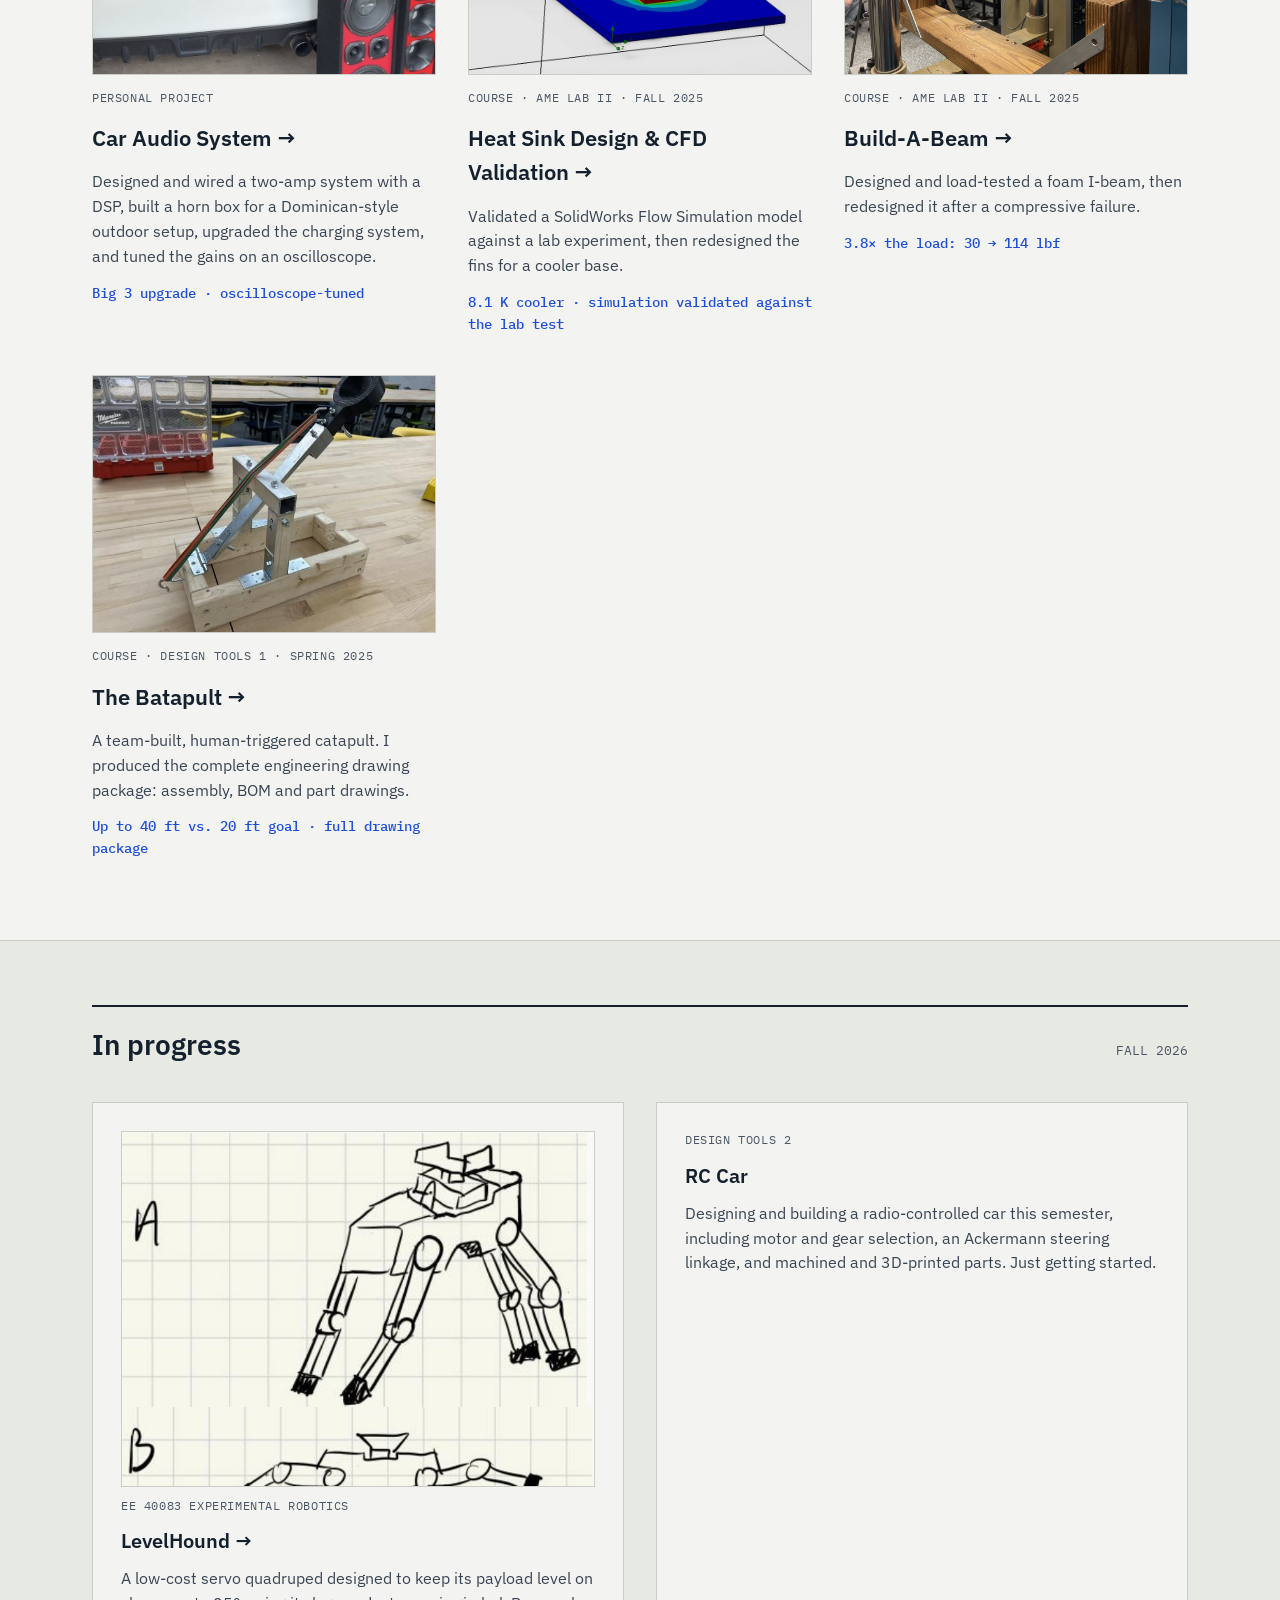
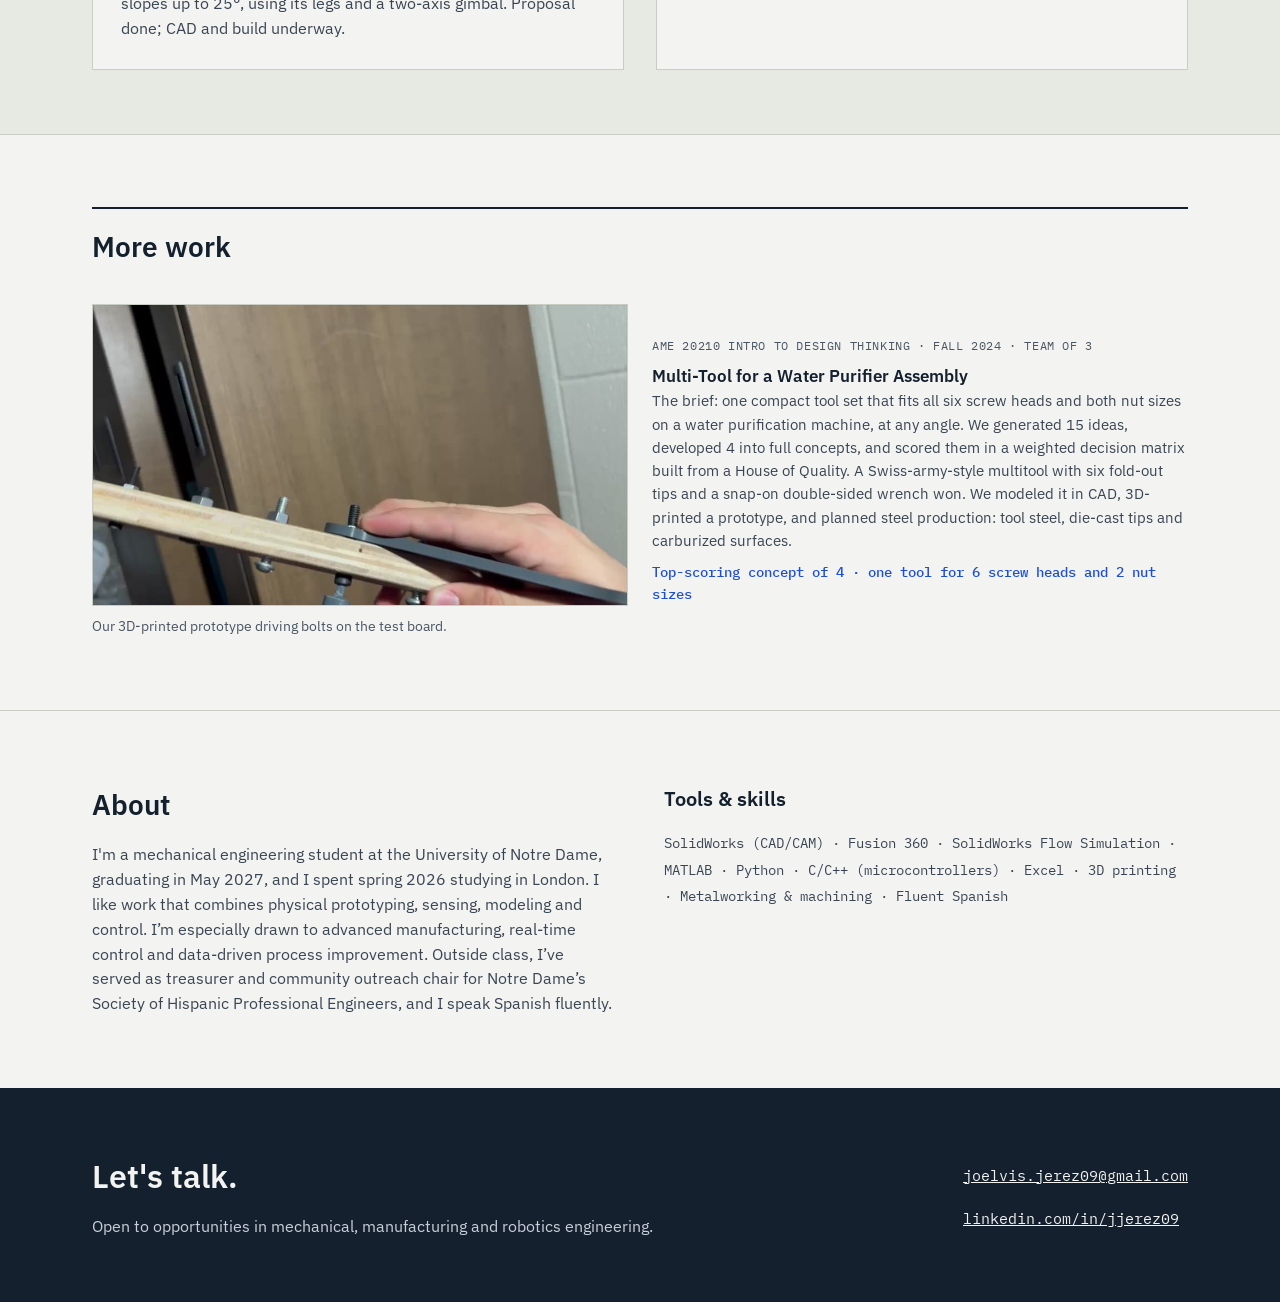
==== commit 1db9c4d7: "Add files via upload" ====
--- a/index.html
+++ b/index.html
@@ -139,15 +139,19 @@
 <section class="wrap more">
 <div class="section-head"><h2>More work</h2></div>
 <div class="small-grid">
-<div class="small">
-<div class="ph square">[Render or photo: multi-tool]</div>
-<h3>Multi-Tool</h3>
-<p>CAD-modeled and 3D-printed multi-tool from Intro to Design. [Add one line on what it does.]</p>
+<div class="small" style="grid-column:1/-1">
+<div class="split-small">
+<figure style="margin:0">
+<video src="multitool-demo.mp4" poster="multitool-poster.jpg" autoplay muted loop playsinline preload="metadata" aria-label="The 3D-printed multitool prototype driving bolts on the test board" style="width:100%;display:block;border:1px solid var(--line);background:#000"></video>
+<figcaption>Our 3D-printed prototype driving bolts on the test board.</figcaption>
+</figure>
+<div>
+<div class="kicker" style="margin-bottom:8px">AME 20210 INTRO TO DESIGN THINKING · FALL 2024 · TEAM OF 3</div>
+<h3>Multi-Tool for a Water Purifier Assembly</h3>
+<p>The brief: one compact tool set that fits all six screw heads and both nut sizes on a water purification machine, at any angle. We generated 15 ideas, developed 4 into full concepts, and scored them in a weighted decision matrix built from a House of Quality. A Swiss-army-style multitool with six fold-out tips and a snap-on double-sided wrench won. We modeled it in CAD, 3D-printed a prototype, and planned steel production: tool steel, die-cast tips and carburized surfaces.</p>
+<div class="stat" style="margin-top:10px">Top-scoring concept of 4 · one tool for 6 screw heads and 2 nut sizes</div>
 </div>
-<div class="small">
-<div class="ph square">[Render or photo: valve]</div>
-<h3>Valve</h3>
-<p>CAD-modeled and 3D-printed valve from Intro to Engineering. [Add one line on what it does.]</p>
+</div>
 </div>
 </div>
 </section>
@@ -156,7 +160,7 @@
 <div class="wrap">
 <div>
 <h2>About</h2>
-<p>I'm a mechanical engineering student at the University of Notre Dame, graduating in May 2027, and I spent spring 2026 studying in London. I like work that combines physical prototyping, sensing, modeling and control. [Add a line or two in your own voice: what got you into engineering, or what kind of role you're looking for.]</p>
+<p>I'm a mechanical engineering student at the University of Notre Dame, graduating in May 2027, and I spent spring 2026 studying in London. I like work that combines physical prototyping, sensing, modeling and control. I’m especially drawn to advanced manufacturing, real-time control and data-driven process improvement. Outside class, I’ve served as treasurer and community outreach chair for Notre Dame’s Society of Hispanic Professional Engineers, and I speak Spanish fluently.</p>
 </div>
 <div>
 <h3>Tools &amp; skills</h3>
@@ -170,7 +174,7 @@
 <div class="wrap">
 <div>
 <h2>Let's talk.</h2>
-<p>Open to [internships / full-time roles] in mechanical, manufacturing and robotics engineering.</p>
+<p>Open to opportunities in mechanical, manufacturing and robotics engineering.</p>
 </div>
 <div class="links">
 <a href="mailto:joelvis.jerez09@gmail.com">joelvis.jerez09@gmail.com</a>
--- a/styles.css
+++ b/styles.css
@@ -172,3 +172,9 @@
 .credits div{background:var(--white);padding:16px;display:flex;flex-direction:column;gap:4px}
 .credits span{color:var(--body);font-size:15px}
 .note{font-size:14px;color:var(--muted);margin-top:10px}
+.split-small{display:grid;grid-template-columns:repeat(auto-fit,minmax(280px,1fr));gap:24px;align-items:center}
+.results{background:var(--ink);color:var(--ground);margin-top:32px;padding:28px;display:grid;grid-template-columns:repeat(auto-fit,minmax(190px,1fr));gap:24px}
+.results .rk{font-family:var(--mono);font-size:12px;letter-spacing:.06em;color:#9FB3E8;grid-column:1/-1;margin-bottom:-8px}
+.results div{display:flex;flex-direction:column;gap:4px}
+.results b{font-size:30px;line-height:1.1;font-weight:600}
+.results span{font-size:14px;color:#C9CFD8}
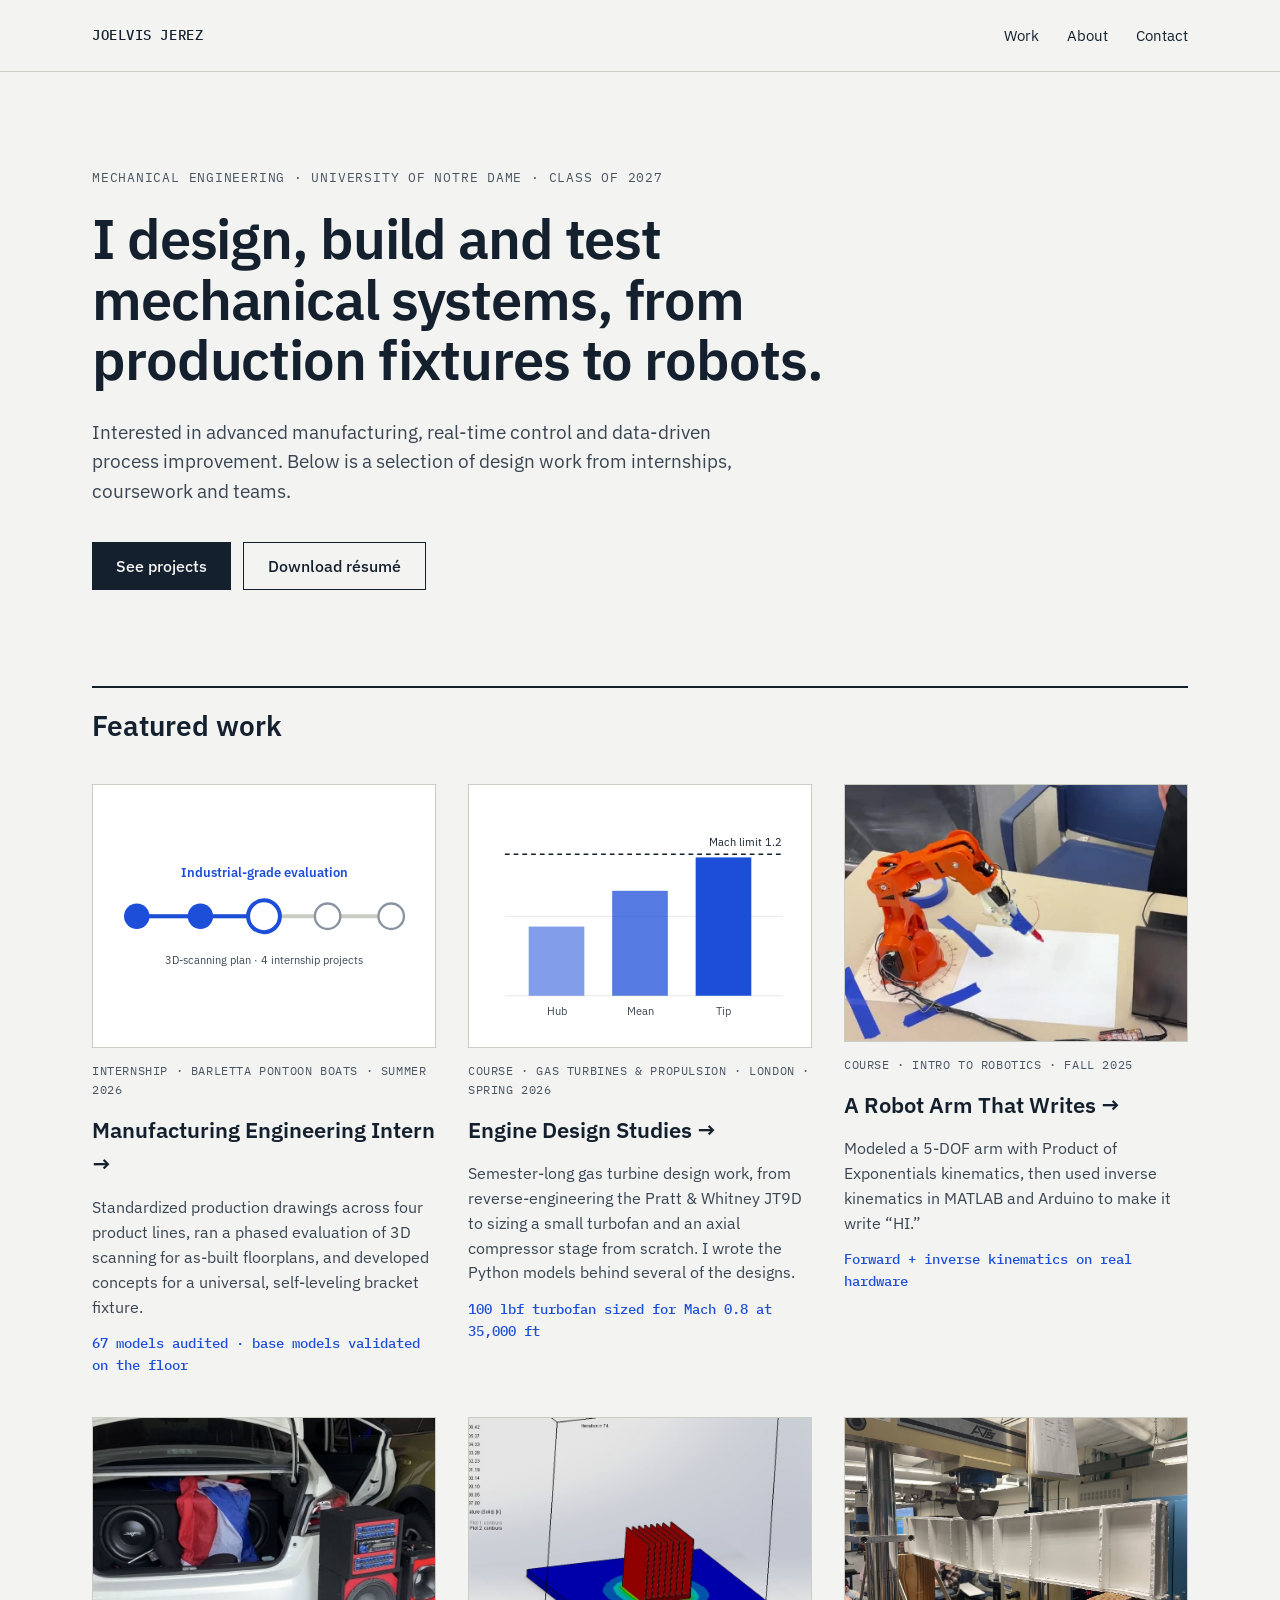
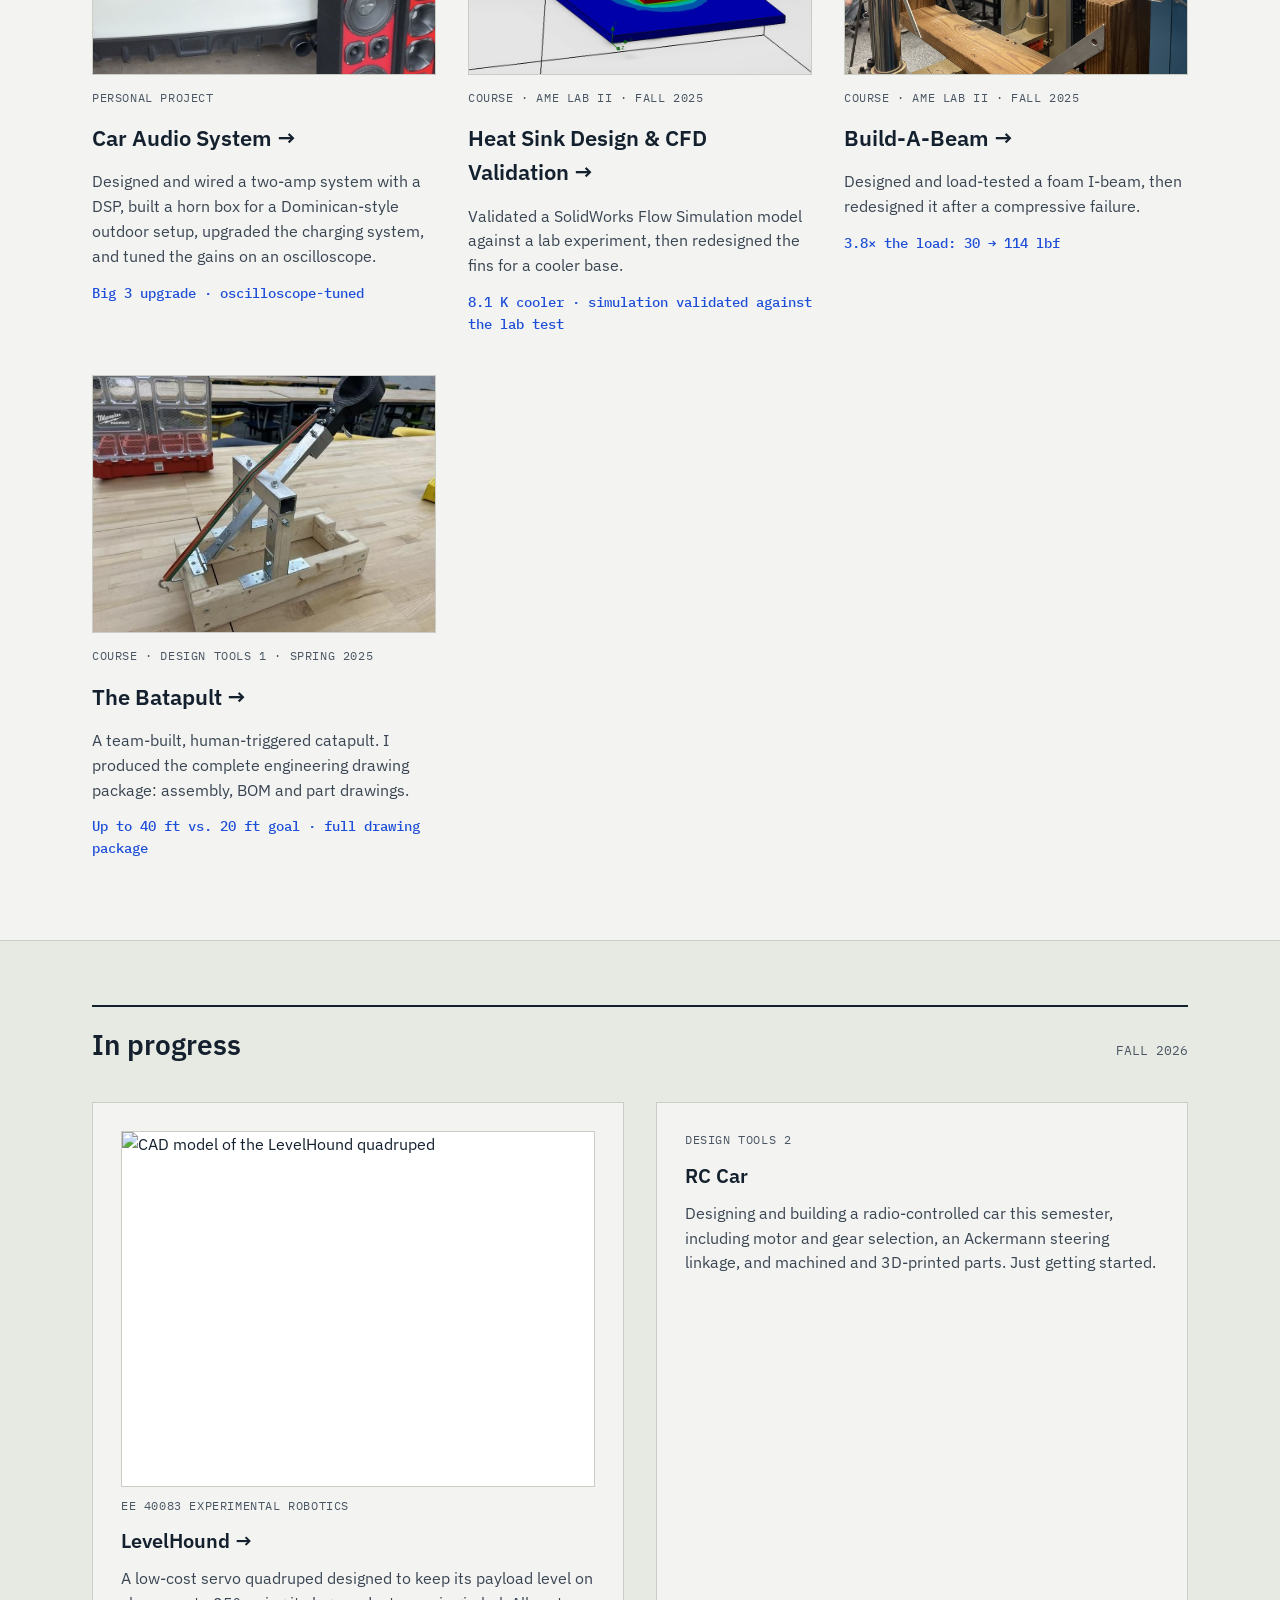
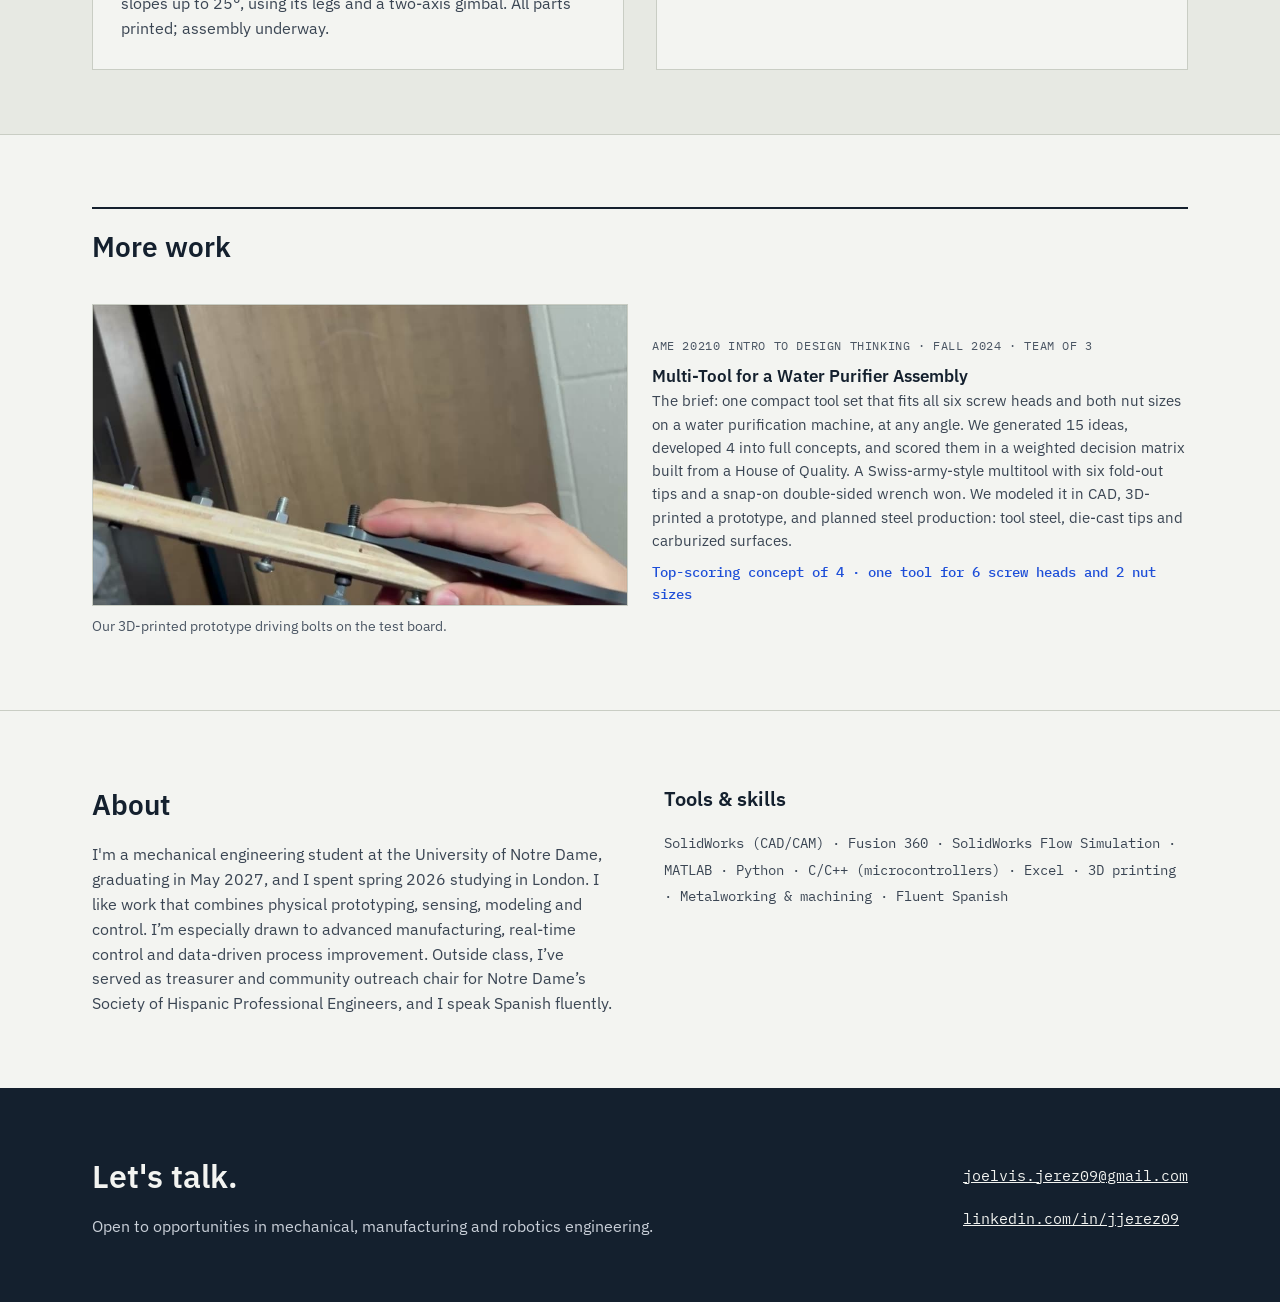
==== commit 377ff434: "Add files via upload" ====
--- a/index.html
+++ b/index.html
@@ -122,10 +122,10 @@
 <div class="section-head"><h2>In progress</h2><span>FALL 2026</span></div>
 <div class="grid">
 <a class="tile" href="levelhound.html" style="color:var(--ink);text-decoration:none">
-<img src="levelhound-states.jpg" alt="Concept sketches of LevelHound's three states" style="width:100%;aspect-ratio:4/3;object-fit:cover;object-position:top;border:1px solid var(--line);background:var(--white)" loading="lazy">
+<img src="levelhound-cad.jpg" alt="CAD model of the LevelHound quadruped" style="width:100%;aspect-ratio:4/3;object-fit:contain;border:1px solid var(--line);background:var(--white)" loading="lazy">
 <div class="kicker">EE 40083 EXPERIMENTAL ROBOTICS</div>
 <h3>LevelHound →</h3>
-<p>A low-cost servo quadruped designed to keep its payload level on slopes up to 25°, using its legs and a two-axis gimbal. Proposal done; CAD and build underway.</p>
+<p>A low-cost servo quadruped designed to keep its payload level on slopes up to 25°, using its legs and a two-axis gimbal. All parts printed; assembly underway.</p>
 </a>
 <div class="tile">
 <div class="kicker">DESIGN TOOLS 2</div>
--- a/styles.css
+++ b/styles.css
@@ -178,3 +178,13 @@
 .results div{display:flex;flex-direction:column;gap:4px}
 .results b{font-size:30px;line-height:1.1;font-weight:600}
 .results span{font-size:14px;color:#C9CFD8}
+.cmp{background:var(--white);border:1px solid var(--line);padding:8px 20px 20px;max-width:820px}
+.cmp-head,.cmp-row{display:grid;grid-template-columns:minmax(0,2.2fr) minmax(0,1fr) 24px minmax(0,1fr) minmax(0,.9fr);gap:8px;align-items:baseline;padding:12px 0;border-bottom:1px solid var(--line)}
+.cmp-head{font-family:var(--mono);font-size:11px;letter-spacing:.05em;color:var(--muted)}
+.cmp-label{font-size:15px;color:var(--body)}
+.cmp-ideal{font-size:20px;color:#8A93A0;font-variant-numeric:tabular-nums}
+.cmp-arrow{color:var(--muted)}
+.cmp-real{font-size:22px;font-weight:600;color:var(--accent);font-variant-numeric:tabular-nums}
+.cmp-chg{font-family:var(--mono);font-size:13px;color:var(--ink)}
+.cmp-take{margin-top:16px;font-size:16px;color:var(--ink)}
+@media (max-width:560px){.cmp{padding:4px 12px 16px}.cmp-head,.cmp-row{grid-template-columns:minmax(0,1.6fr) minmax(0,1fr) 16px minmax(0,1fr);}.cmp-chg,.cmp-head span:last-child{display:none}.cmp-ideal{font-size:16px}.cmp-real{font-size:18px}.cmp-label{font-size:13px}}
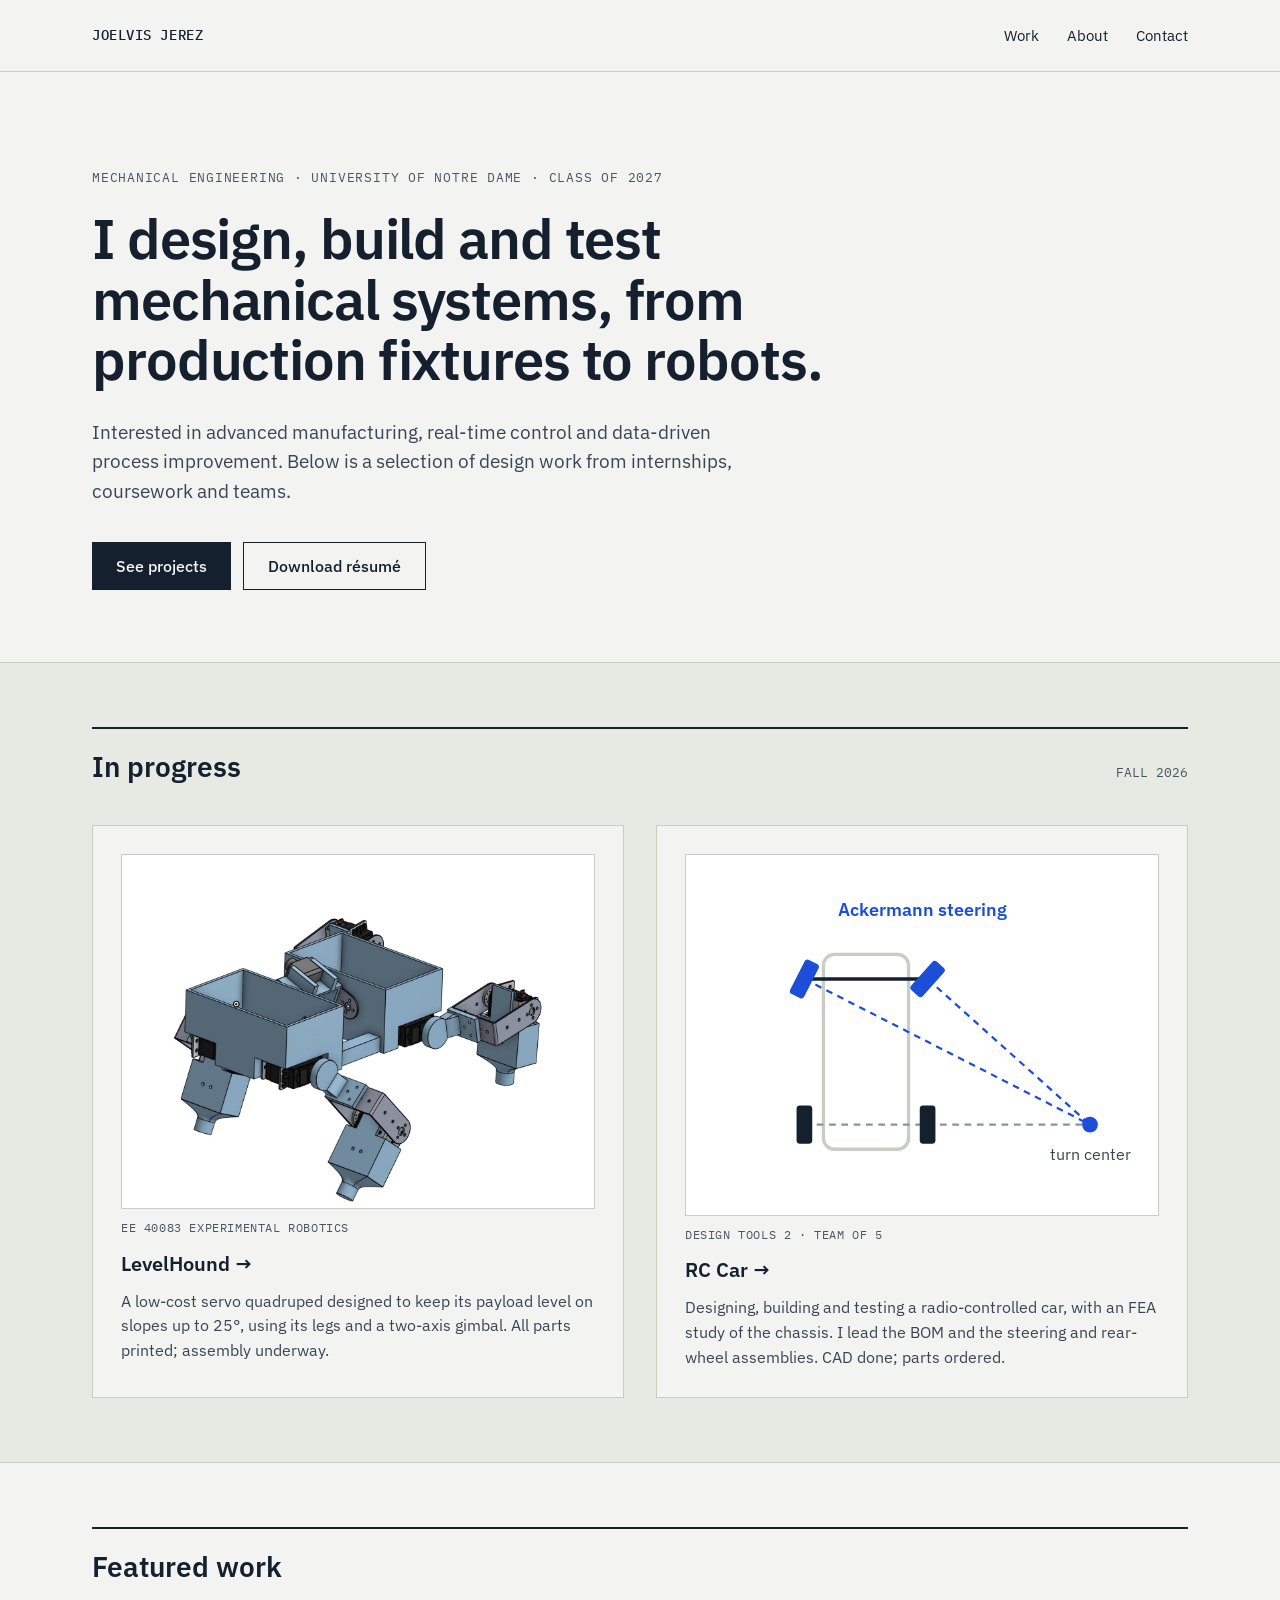
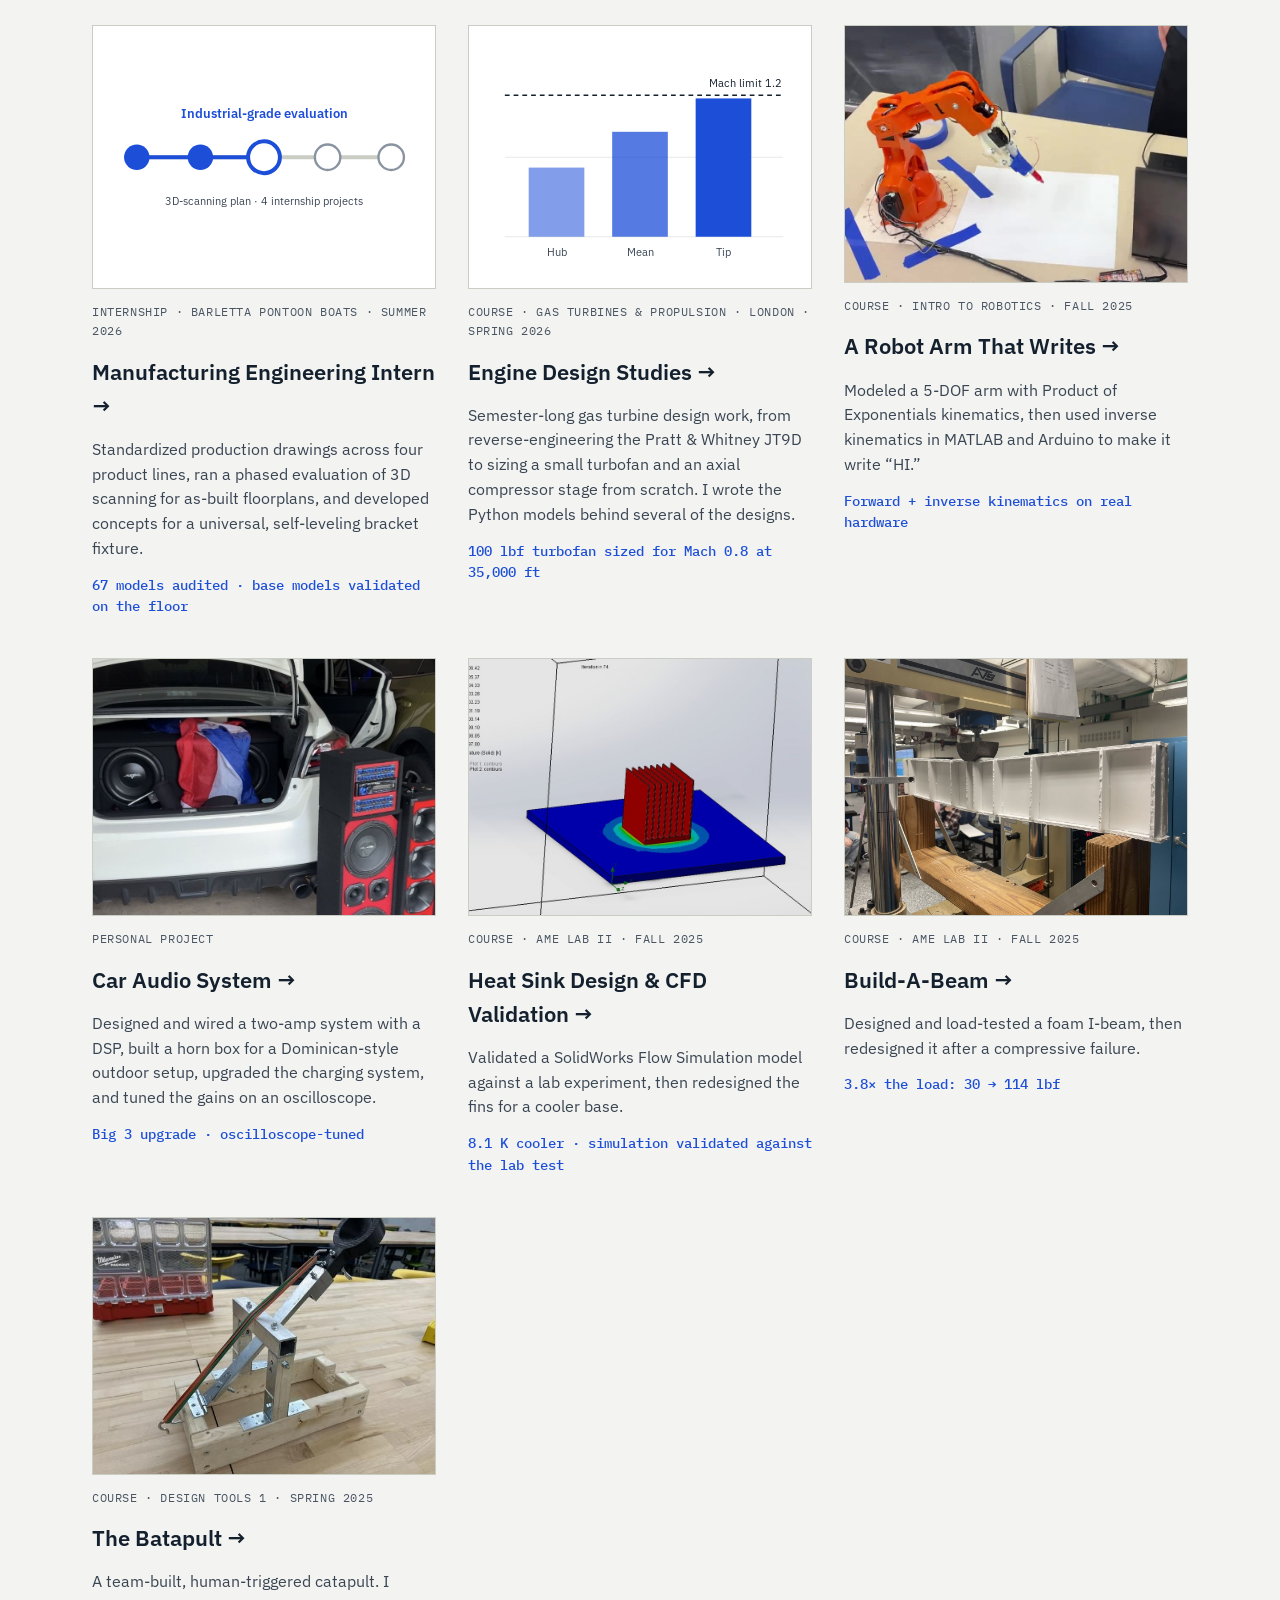
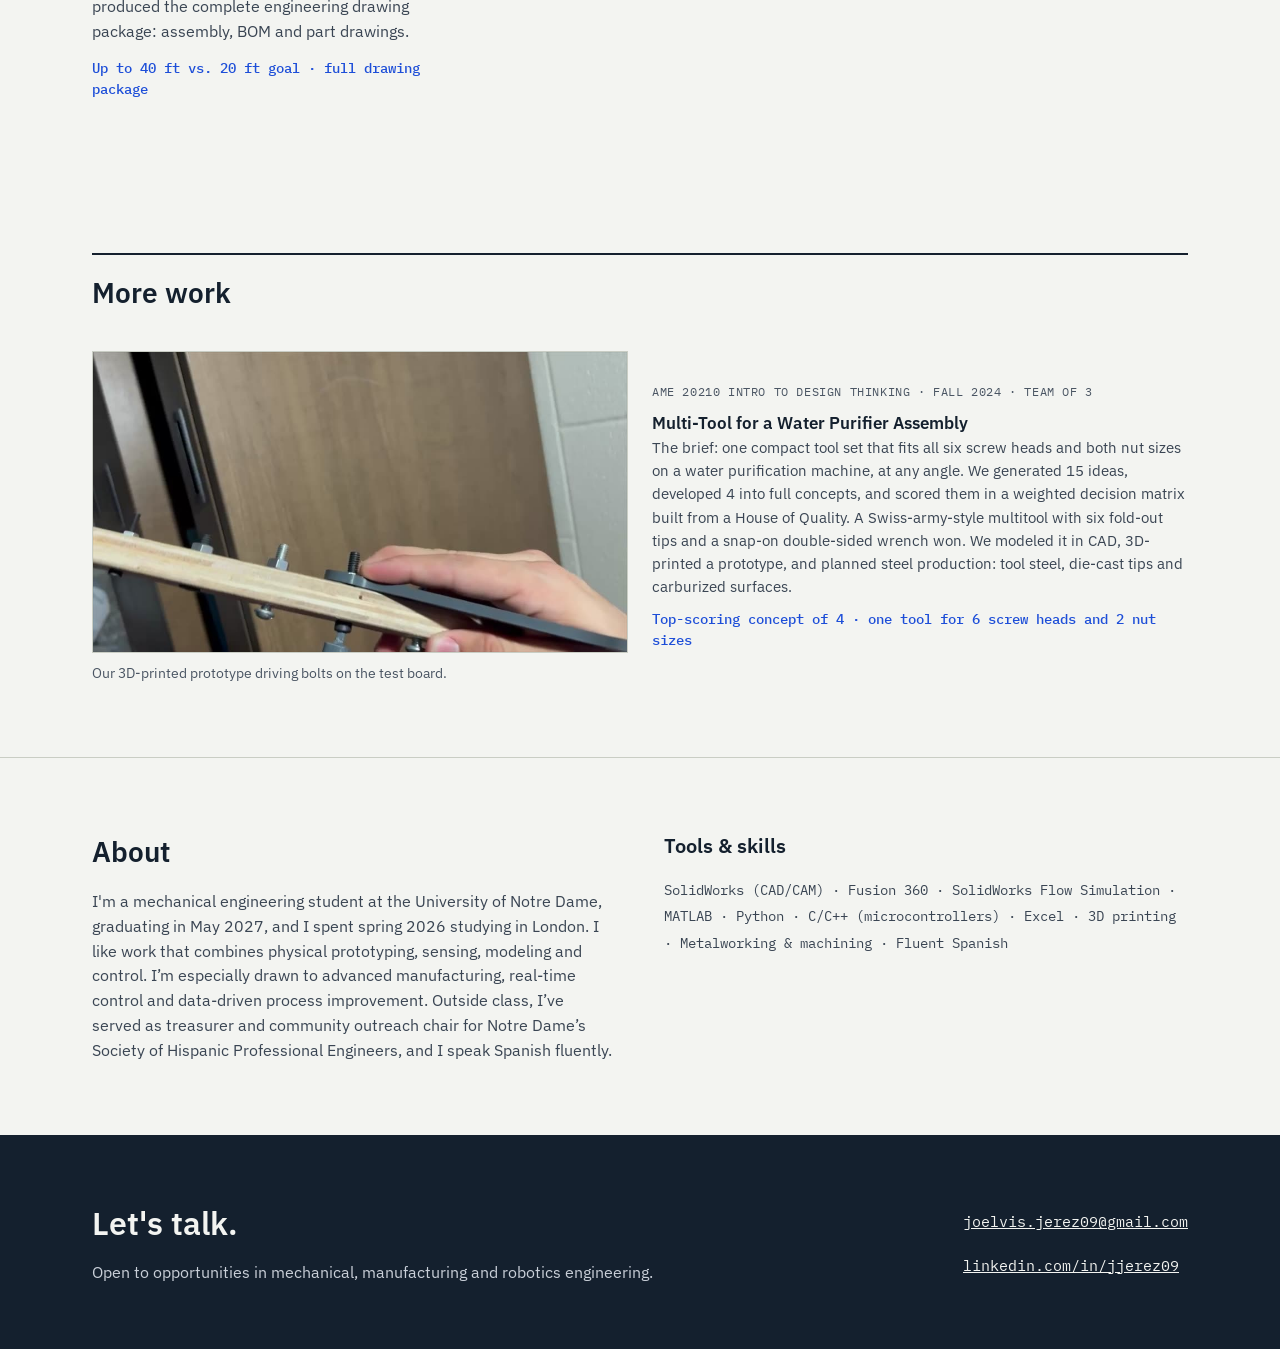
==== commit d551106e: "Add files via upload" ====
--- a/index.html
+++ b/index.html
@@ -34,7 +34,41 @@
 </div>
 </section>
 
-<section id="work" class="wrap work">
+<section id="work" class="band">
+<div class="wrap">
+<div class="section-head"><h2>In progress</h2><span>FALL 2026</span></div>
+<div class="grid">
+<a class="tile" href="levelhound.html" style="color:var(--ink);text-decoration:none">
+<img src="levelhound-cad.jpg" alt="CAD model of the LevelHound quadruped" style="width:100%;aspect-ratio:4/3;object-fit:contain;border:1px solid var(--line);background:var(--white)" loading="lazy">
+<div class="kicker">EE 40083 EXPERIMENTAL ROBOTICS</div>
+<h3>LevelHound →</h3>
+<p>A low-cost servo quadruped designed to keep its payload level on slopes up to 25°, using its legs and a two-axis gimbal. All parts printed; assembly underway.</p>
+</a>
+<a class="tile" href="rc-car.html" style="color:var(--ink);text-decoration:none">
+<div class="thumb">
+<svg viewBox="0 0 400 300" role="img" aria-label="Top-view diagram of Ackermann steering: both front wheel axes point to one turn center on the rear axle line">
+<rect x="112" y="78" width="76" height="174" rx="10" fill="#FFFFFF" stroke="#C9CDC4" stroke-width="3"/>
+<line x1="95" y1="230" x2="350" y2="230" stroke="#8A93A0" stroke-width="2" stroke-dasharray="6 5"/>
+<line x1="95" y1="100" x2="350" y2="230" stroke="#1D4ED8" stroke-width="2" stroke-dasharray="6 5"/>
+<line x1="205" y1="100" x2="350" y2="230" stroke="#1D4ED8" stroke-width="2" stroke-dasharray="6 5"/>
+<line x1="95" y1="100" x2="205" y2="100" stroke="#14202E" stroke-width="3"/>
+<rect x="88" y="213" width="14" height="34" rx="3" fill="#14202E"/><rect x="198" y="213" width="14" height="34" rx="3" fill="#14202E"/>
+<rect x="88" y="83" width="14" height="34" rx="3" fill="#1D4ED8" transform="rotate(27 95 100)"/>
+<rect x="198" y="83" width="14" height="34" rx="3" fill="#1D4ED8" transform="rotate(41.9 205 100)"/>
+<circle cx="350" cy="230" r="7" fill="#1D4ED8"/>
+<text x="200" y="44" font-family="IBM Plex Sans, Helvetica, sans-serif" font-size="16" fill="#1D4ED8" text-anchor="middle" font-weight="600">Ackermann steering</text>
+<text x="350" y="262" font-family="IBM Plex Sans, Helvetica, sans-serif" font-size="14" fill="#3A4553" text-anchor="middle">turn center</text>
+</svg>
+</div>
+<div class="kicker">DESIGN TOOLS 2 · TEAM OF 5</div>
+<h3>RC Car →</h3>
+<p>Designing, building and testing a radio-controlled car, with an FEA study of the chassis. I lead the BOM and the steering and rear-wheel assemblies. CAD done; parts ordered.</p>
+</a>
+</div>
+</div>
+</section>
+
+<section class="wrap work" style="padding-top:64px">
 <div class="section-head"><h2>Featured work</h2></div>
 <div class="grid">
 
@@ -117,24 +151,6 @@
 </div>
 </section>
 
-<section class="band">
-<div class="wrap">
-<div class="section-head"><h2>In progress</h2><span>FALL 2026</span></div>
-<div class="grid">
-<a class="tile" href="levelhound.html" style="color:var(--ink);text-decoration:none">
-<img src="levelhound-cad.jpg" alt="CAD model of the LevelHound quadruped" style="width:100%;aspect-ratio:4/3;object-fit:contain;border:1px solid var(--line);background:var(--white)" loading="lazy">
-<div class="kicker">EE 40083 EXPERIMENTAL ROBOTICS</div>
-<h3>LevelHound →</h3>
-<p>A low-cost servo quadruped designed to keep its payload level on slopes up to 25°, using its legs and a two-axis gimbal. All parts printed; assembly underway.</p>
-</a>
-<div class="tile">
-<div class="kicker">DESIGN TOOLS 2</div>
-<h3>RC Car</h3>
-<p>Designing and building a radio-controlled car this semester, including motor and gear selection, an Ackermann steering linkage, and machined and 3D-printed parts. Just getting started.</p>
-</div>
-</div>
-</div>
-</section>
 
 <section class="wrap more">
 <div class="section-head"><h2>More work</h2></div>
